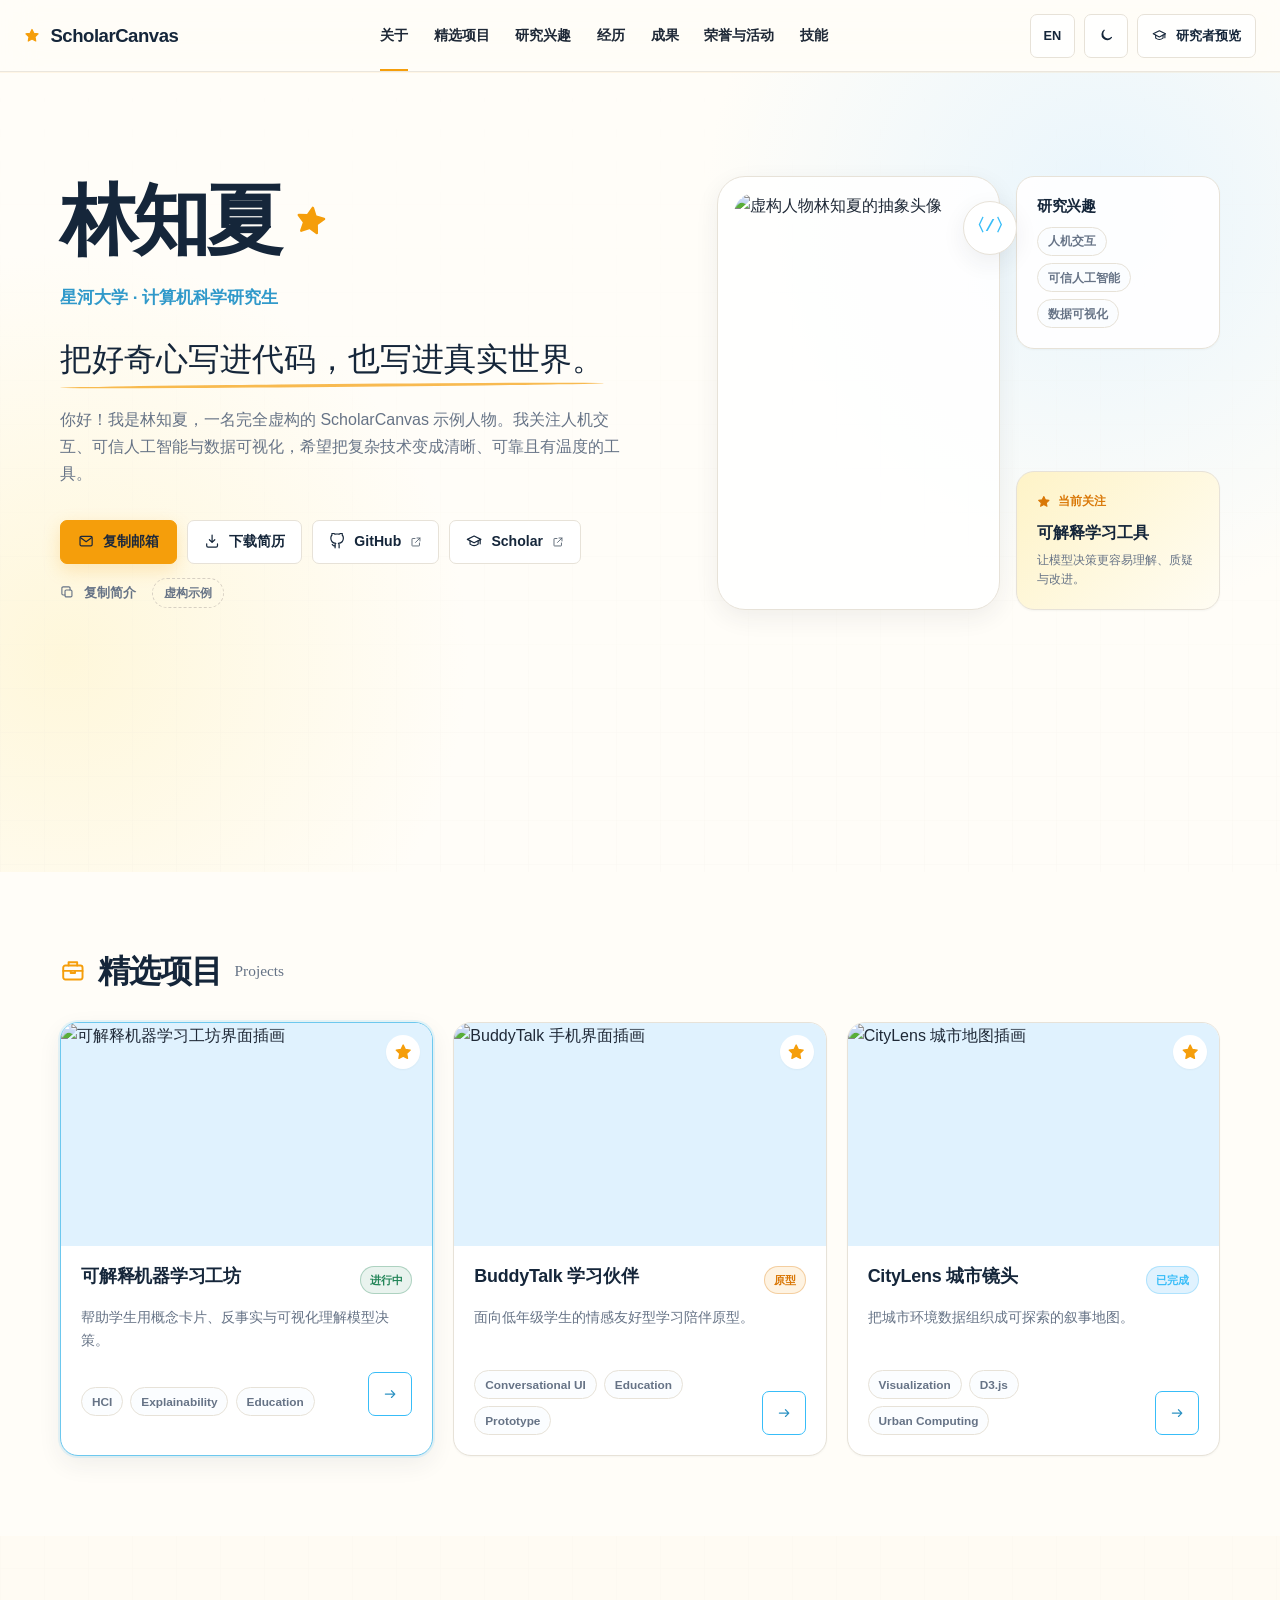
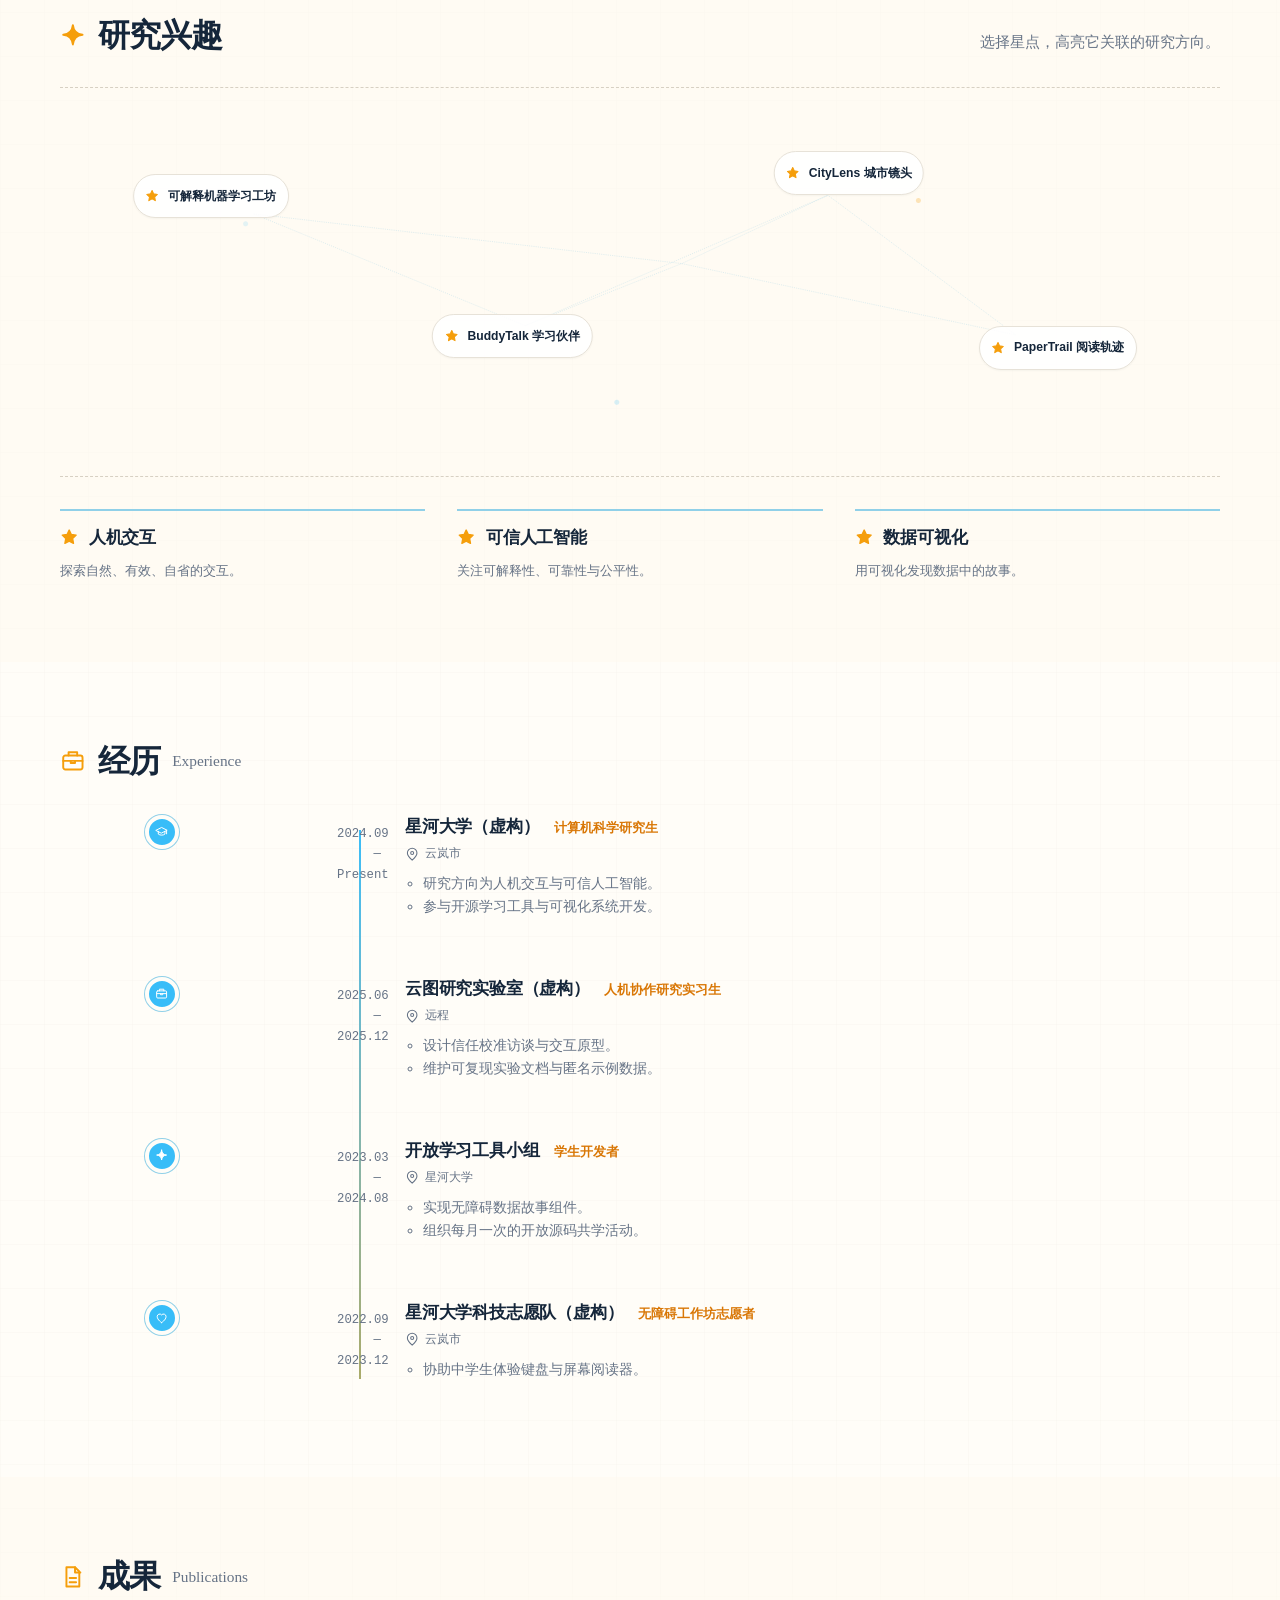
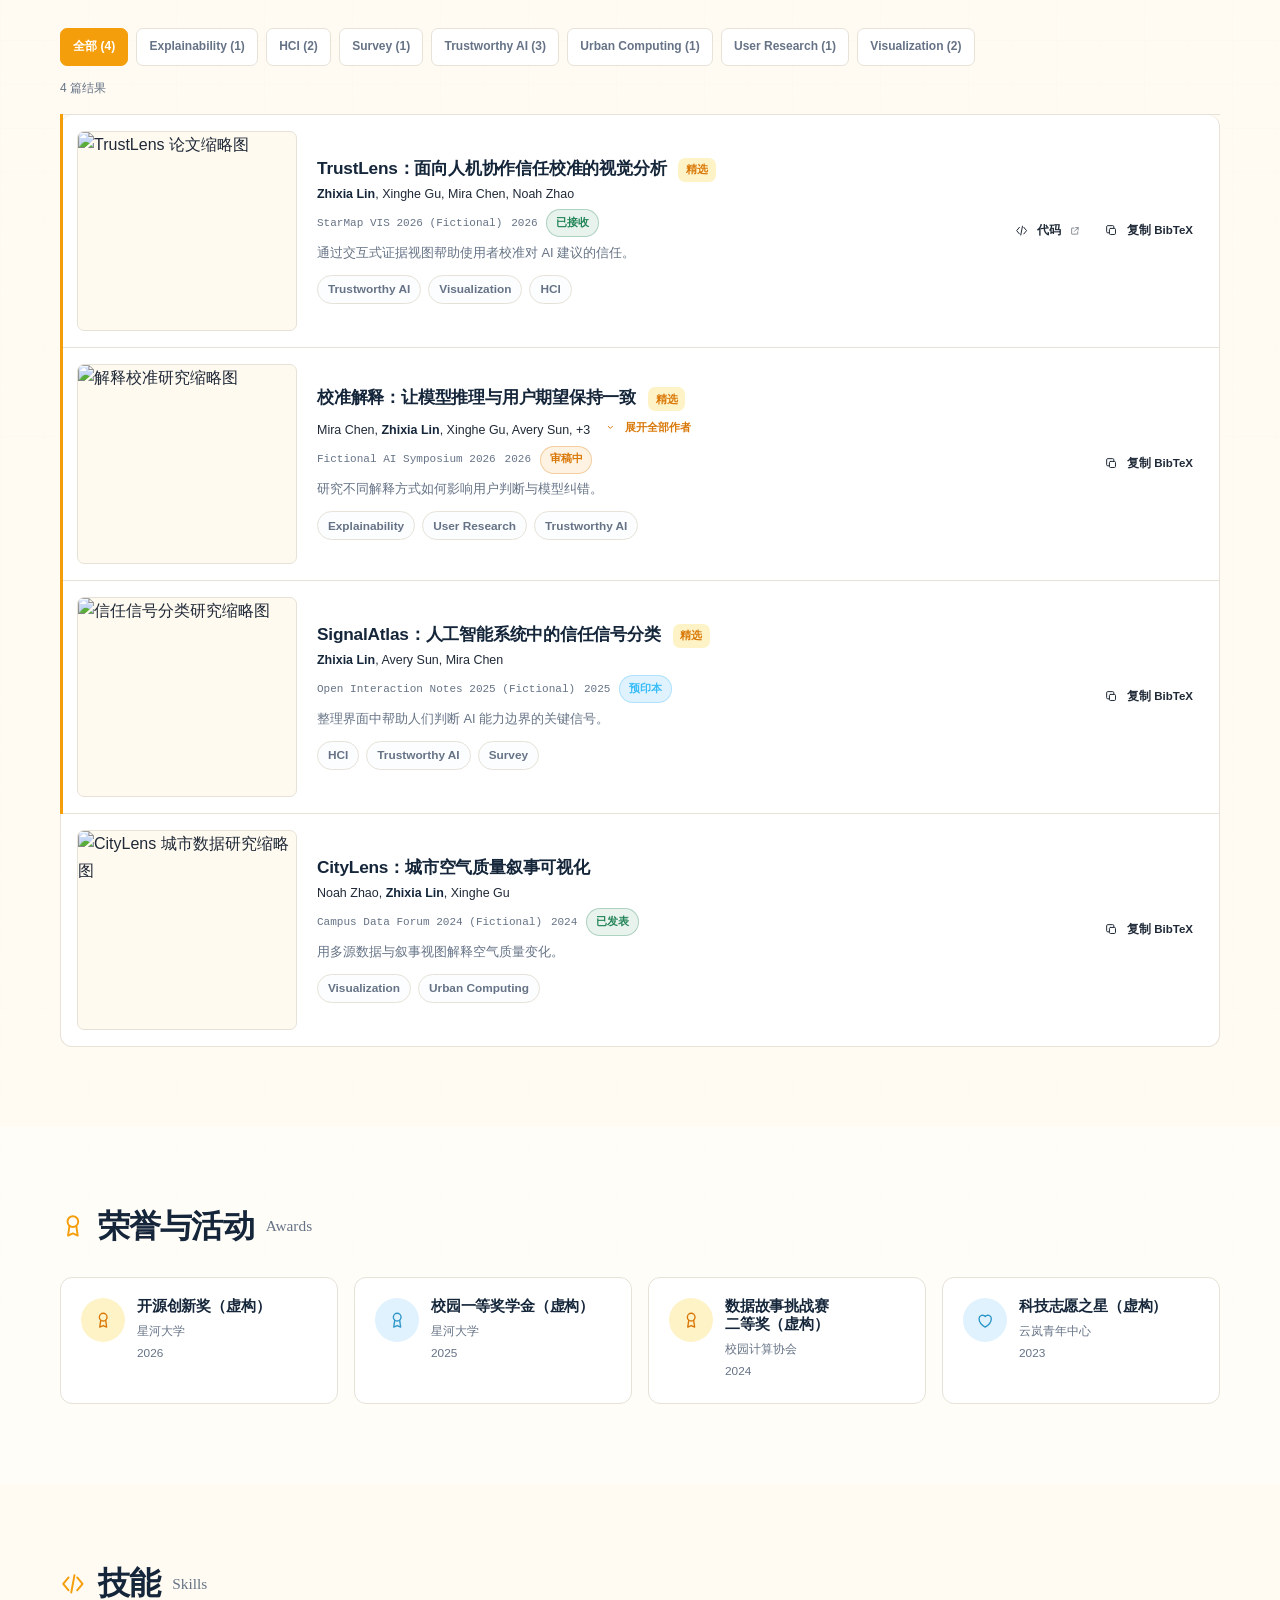
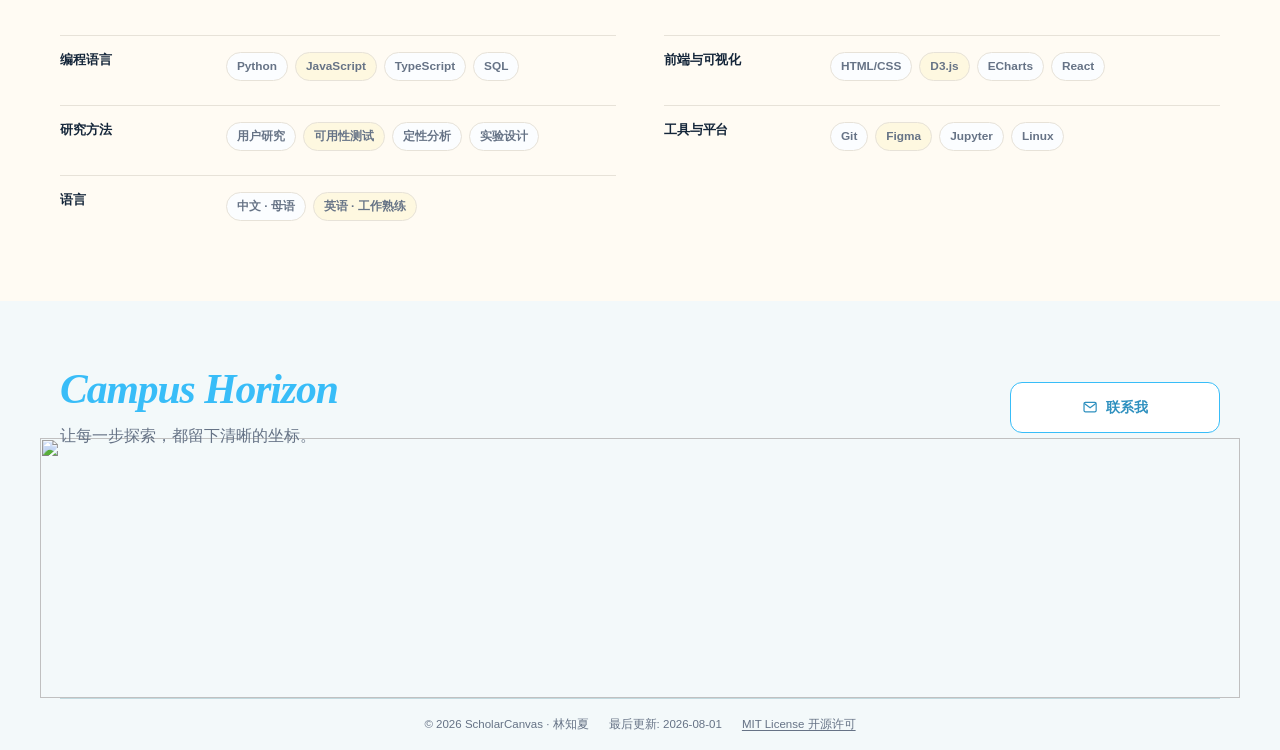
==== setup/preview/index.html @ fa452fa9 "Add visual setup wizard foundation" ====
<!doctype html>
<html lang="zh-CN" data-theme="light">
  <head>
    <meta charset="utf-8">
    <meta name="viewport" content="width=device-width, initial-scale=1, viewport-fit=cover">
    <meta name="color-scheme" content="light dark">
    <meta name="robots" content="noindex, nofollow">
    <title>ScholarCanvas Setup Preview</title>
    <link rel="stylesheet" href="../../styles/tokens.css">
    <link rel="stylesheet" href="../../styles/base.css">
    <link rel="stylesheet" href="../../styles/layout.css">
    <link rel="stylesheet" href="../../styles/components.css">
    <link rel="stylesheet" href="../../styles/student.css">
    <link rel="stylesheet" href="../../styles/researcher.css">
    <link rel="stylesheet" href="../../styles/dark.css">
    <link rel="stylesheet" href="../../styles/responsive.css">
  </head>
  <body>
    <a class="skip-link" href="#main-content">跳到主要内容</a>
    <div id="app" aria-busy="true"></div>
    <div id="toast-region" class="toast-region" role="status" aria-live="polite" aria-atomic="true"></div>
    <div id="modal-root"></div>
    <svg class="icon-sprite" aria-hidden="true" focusable="false">
      <symbol id="icon-star" viewBox="0 0 24 24"><path d="m12 2.7 2.8 5.7 6.3.9-4.6 4.4 1.1 6.3-5.6-3-5.6 3 1.1-6.3-4.6-4.4 6.3-.9z"/></symbol>
      <symbol id="icon-mail" viewBox="0 0 24 24"><rect x="3" y="5" width="18" height="14" rx="2"/><path d="m4 7 8 6 8-6"/></symbol>
      <symbol id="icon-copy" viewBox="0 0 24 24"><rect x="8" y="8" width="11" height="11" rx="2"/><path d="M16 8V5a2 2 0 0 0-2-2H5a2 2 0 0 0-2 2v9a2 2 0 0 0 2 2h3"/></symbol>
      <symbol id="icon-download" viewBox="0 0 24 24"><path d="M12 3v11m0 0 4-4m-4 4-4-4M4 16v3a2 2 0 0 0 2 2h12a2 2 0 0 0 2-2v-3"/></symbol>
      <symbol id="icon-github" viewBox="0 0 24 24"><path d="M15 22v-4c.1-1-.4-2-1.1-2.7 3.6-.4 7.4-1.8 7.4-8A6.2 6.2 0 0 0 19.6 3 5.8 5.8 0 0 0 19.4.2S18.1-.2 15 1.8a15 15 0 0 0-6 0C5.9-.2 4.6.2 4.6.2A5.8 5.8 0 0 0 4.4 3a6.2 6.2 0 0 0-1.7 4.3c0 6.2 3.8 7.6 7.4 8-.7.6-1.1 1.5-1.1 2.5V22"/><path d="M9 19c-3 .9-3-1.5-4.2-2"/></symbol>
      <symbol id="icon-scholar" viewBox="0 0 24 24"><path d="m2 9.5 10-5 10 5-10 5z"/><path d="M6 11.5v5c3.4 2.5 8.6 2.5 12 0v-5M21 10v6"/></symbol>
      <symbol id="icon-orcid" viewBox="0 0 24 24"><circle cx="12" cy="12" r="9"/><path d="M8 10v6m0-8v.1M11 10h2.2a3 3 0 0 1 0 6H11z"/></symbol>
      <symbol id="icon-sun" viewBox="0 0 24 24"><circle cx="12" cy="12" r="4"/><path d="M12 2v2m0 16v2M4.9 4.9l1.4 1.4m11.4 11.4 1.4 1.4M2 12h2m16 0h2M4.9 19.1l1.4-1.4M17.7 6.3l1.4-1.4"/></symbol>
      <symbol id="icon-moon" viewBox="0 0 24 24"><path d="M20.4 15.4A8 8 0 0 1 8.6 3.6 8.5 8.5 0 1 0 20.4 15.4z"/></symbol>
      <symbol id="icon-menu" viewBox="0 0 24 24"><path d="M4 7h16M4 12h16M4 17h16"/></symbol>
      <symbol id="icon-close" viewBox="0 0 24 24"><path d="m5 5 14 14M19 5 5 19"/></symbol>
      <symbol id="icon-arrow" viewBox="0 0 24 24"><path d="M5 12h14m-5-5 5 5-5 5"/></symbol>
      <symbol id="icon-up" viewBox="0 0 24 24"><path d="m6 14 6-6 6 6"/></symbol>
      <symbol id="icon-chevron" viewBox="0 0 24 24"><path d="m8 10 4 4 4-4"/></symbol>
      <symbol id="icon-paper" viewBox="0 0 24 24"><path d="M6 3h8l4 4v14H6z"/><path d="M14 3v5h5M9 13h6m-6 4h6"/></symbol>
      <symbol id="icon-code" viewBox="0 0 24 24"><path d="m8 6-5 6 5 6m8-12 5 6-5 6m-5.5 2 3-16"/></symbol>
      <symbol id="icon-link" viewBox="0 0 24 24"><path d="M10 13a5 5 0 0 0 7.1.1l2-2a5 5 0 0 0-7.1-7.1l-1.1 1.1M14 11a5 5 0 0 0-7.1-.1l-2 2A5 5 0 0 0 12 20l1.1-1.1"/></symbol>
      <symbol id="icon-briefcase" viewBox="0 0 24 24"><rect x="3" y="7" width="18" height="13" rx="2"/><path d="M8 7V4h8v3M3 12h18M10 12v2h4v-2"/></symbol>
      <symbol id="icon-award" viewBox="0 0 24 24"><circle cx="12" cy="8" r="5"/><path d="m8.8 12-1.3 9 4.5-2 4.5 2-1.3-9"/></symbol>
      <symbol id="icon-spark" viewBox="0 0 24 24"><path d="M12 2c.6 5.7 3.3 8.4 9 9-5.7.6-8.4 3.3-9 9-.6-5.7-3.3-8.4-9-9 5.7-.6 8.4-3.3 9-9z"/></symbol>
      <symbol id="icon-location" viewBox="0 0 24 24"><path d="M20 10c0 5-8 12-8 12S4 15 4 10a8 8 0 1 1 16 0z"/><circle cx="12" cy="10" r="2.5"/></symbol>
      <symbol id="icon-teaching" viewBox="0 0 24 24"><path d="M4 5h12a2 2 0 0 1 2 2v12H6a2 2 0 0 1-2-2z"/><path d="M18 7h2v12H8m0-9h6m-6 4h6"/></symbol>
      <symbol id="icon-service" viewBox="0 0 24 24"><path d="M12 21s-8-4.7-8-11a4.5 4.5 0 0 1 8-2.8A4.5 4.5 0 0 1 20 10c0 6.3-8 11-8 11z"/></symbol>
      <symbol id="icon-external" viewBox="0 0 24 24"><path d="M14 4h6v6m0-6-9 9"/><path d="M19 14v5a1 1 0 0 1-1 1H5a1 1 0 0 1-1-1V6a1 1 0 0 1 1-1h5"/></symbol>
    </svg>

    <script defer src="../../data/site.js"></script>
    <script defer src="../../data/profile.js"></script>
    <script defer src="../../data/news.js"></script>
    <script defer src="../../data/publications.js"></script>
    <script defer src="../../data/projects.js"></script>
    <script defer src="../../data/experience.js"></script>
    <script defer src="../../data/awards.js"></script>
    <script defer src="../../data/skills.js"></script>
    <script defer src="../../data/teaching.js"></script>
    <script defer src="../../data/service.js"></script>
    <script defer src="../../setup/schema.js"></script>
    <script defer src="../../setup/validators.js"></script>
    <script defer src="../../src/i18n.js"></script>
    <script defer src="../../src/theme.js"></script>
    <script defer src="../../src/accessibility.js"></script>
    <script defer src="../../src/interactions.js"></script>
    <script defer src="../../src/renderer.js"></script>
    <script defer src="../../src/components/hero.js"></script>
    <script defer src="../../src/components/news.js"></script>
    <script defer src="../../src/components/publications.js"></script>
    <script defer src="../../src/components/projects.js"></script>
    <script defer src="../../src/components/experience.js"></script>
    <script defer src="../../src/components/awards.js"></script>
    <script defer src="../../src/components/skills.js"></script>
    <script defer src="../../src/components/teaching.js"></script>
    <script defer src="../../src/components/service.js"></script>
    <script defer src="../../src/components/footer.js"></script>
    <script defer src="bootstrap.js"></script>
    <script defer src="../../src/app.js"></script>
  </body>
</html>
---- styles/tokens.css ----
:root {
  --font-sans: Inter, ui-sans-serif, -apple-system, BlinkMacSystemFont, "Segoe UI", "PingFang SC", "Hiragino Sans GB", "Microsoft YaHei", sans-serif;
  --font-serif: Iowan Old Style, "Palatino Linotype", "Songti SC", "STSong", Georgia, serif;
  --font-mono: "SFMono-Regular", Consolas, "Liberation Mono", monospace;

  --student-accent: #f59e0b;
  --accent: var(--student-accent);
  --accent-strong: #d97706;
  --accent-soft: #fef3c7;
  --secondary: #38bdf8;
  --secondary-soft: #e0f2fe;
  --text: #1f2937;
  --heading: #15263a;
  --muted: #667386;
  --subtle: #8a95a4;
  --surface: #ffffff;
  --surface-raised: #ffffff;
  --background: #fffdf8;
  --background-band: #fffaf0;
  --border: #e7e2d8;
  --border-strong: #d7d0c3;
  --focus: #1677d2;
  --success: #238558;
  --danger: #b54747;
  --night: #092947;
  --overlay: rgba(15, 23, 42, 0.62);

  --shadow-xs: 0 1px 2px rgba(28, 39, 52, 0.04);
  --shadow-sm: 0 8px 24px rgba(36, 47, 58, 0.07);
  --shadow-md: 0 22px 64px rgba(36, 47, 58, 0.14);
  --radius-xs: 7px;
  --radius-sm: 12px;
  --radius-md: 18px;
  --radius-lg: 28px;
  --radius-pill: 999px;

  --space-1: 0.25rem;
  --space-2: 0.5rem;
  --space-3: 0.75rem;
  --space-4: 1rem;
  --space-5: 1.25rem;
  --space-6: 1.5rem;
  --space-8: 2rem;
  --space-10: 2.5rem;
  --space-12: 3rem;
  --space-16: 4rem;
  --space-20: 5rem;
  --space-24: 6rem;

  --container: 1160px;
  --header-height: 72px;
  --transition-fast: 160ms ease;
  --transition: 260ms cubic-bezier(0.22, 1, 0.36, 1);
}

:root[data-mode="researcher"] {
  --accent: #9a6a22;
  --accent-strong: #7e5218;
  --accent-soft: #f5eedf;
  --secondary: #334155;
  --secondary-soft: #edf0f3;
  --text: #111827;
  --heading: #0f172a;
  --muted: #64748b;
  --subtle: #84909f;
  --background: #fafaf9;
  --background-band: #f7f6f3;
  --border: #dfddd7;
  --border-strong: #c8c4bb;
  --shadow-sm: 0 6px 18px rgba(31, 41, 55, 0.035);
  --shadow-md: 0 18px 48px rgba(31, 41, 55, 0.11);
  --radius-xs: 4px;
  --radius-sm: 7px;
  --radius-md: 10px;
  --radius-lg: 16px;
}
---- styles/base.css ----
*,
*::before,
*::after {
  box-sizing: border-box;
}

html {
  scroll-behavior: smooth;
  scroll-padding-top: calc(var(--header-height) + 24px);
  background: var(--background);
}

body {
  min-width: 320px;
  margin: 0;
  overflow-x: hidden;
  background: var(--background);
  color: var(--text);
  font-family: var(--font-sans);
  font-size: 16px;
  line-height: 1.68;
  text-rendering: optimizeLegibility;
  -webkit-font-smoothing: antialiased;
}

body.modal-open {
  overflow: hidden;
}

button,
input,
select,
textarea {
  color: inherit;
  font: inherit;
}

button,
a {
  -webkit-tap-highlight-color: transparent;
}

button {
  border: 0;
}

a {
  color: var(--accent-strong);
  text-underline-offset: 0.18em;
}

a:hover {
  color: var(--accent);
}

img,
svg {
  display: block;
  max-width: 100%;
}

h1,
h2,
h3,
p,
dl,
dd,
ol,
ul {
  margin-top: 0;
}

h1,
h2,
h3 {
  color: var(--heading);
  line-height: 1.2;
  text-wrap: balance;
}

h1 {
  font-size: clamp(2.6rem, 6vw, 4.8rem);
  letter-spacing: -0.055em;
}

h2 {
  font-size: clamp(1.55rem, 3vw, 2rem);
  letter-spacing: -0.025em;
}

h3 {
  font-size: 1.08rem;
  letter-spacing: -0.012em;
}

::selection {
  background: var(--accent-soft);
  color: var(--heading);
}

:focus-visible {
  outline: 3px solid var(--focus);
  outline-offset: 3px;
}

.icon-sprite {
  position: absolute;
  width: 0;
  height: 0;
  overflow: hidden;
}

.icon {
  width: 1.15em;
  height: 1.15em;
  flex: 0 0 auto;
  fill: none;
  stroke: currentColor;
  stroke-width: 1.8;
  stroke-linecap: round;
  stroke-linejoin: round;
}

.icon use[href="#icon-star"],
.icon use[href="#icon-spark"] {
  fill: currentColor;
  stroke: currentColor;
}

.skip-link {
  position: fixed;
  z-index: 9999;
  top: 10px;
  left: 12px;
  padding: 10px 16px;
  transform: translateY(-150%);
  border-radius: var(--radius-xs);
  background: var(--heading);
  color: var(--surface);
  font-weight: 700;
  text-decoration: none;
  transition: transform var(--transition-fast);
}

.skip-link:focus {
  transform: translateY(0);
}

.no-script {
  max-width: 720px;
  margin: 7rem auto;
  padding: 2rem;
  border: 1px solid var(--border);
  border-radius: var(--radius-md);
  background: var(--surface);
}

.visually-hidden {
  position: absolute !important;
  width: 1px !important;
  height: 1px !important;
  padding: 0 !important;
  margin: -1px !important;
  overflow: hidden !important;
  clip: rect(0, 0, 0, 0) !important;
  white-space: nowrap !important;
  border: 0 !important;
}

.reveal {
  opacity: 0;
  transform: translateY(16px);
  transition: opacity 420ms ease, transform 420ms ease;
}

.reveal.is-visible {
  opacity: 1;
  transform: none;
}

@media (prefers-reduced-motion: reduce) {
  *,
  *::before,
  *::after {
    scroll-behavior: auto !important;
    animation-duration: 0.01ms !important;
    animation-iteration-count: 1 !important;
    transition-duration: 0.01ms !important;
  }

  .reveal {
    opacity: 1;
    transform: none;
  }
}
---- styles/layout.css ----
.container {
  width: min(calc(100% - 48px), var(--container));
  margin-inline: auto;
}

.site-header {
  position: sticky;
  z-index: 100;
  top: 0;
  height: var(--header-height);
  border-bottom: 1px solid color-mix(in srgb, var(--border) 84%, transparent);
  background: color-mix(in srgb, var(--background) 90%, transparent);
  backdrop-filter: blur(18px) saturate(150%);
}

.header-inner {
  display: grid;
  grid-template-columns: auto 1fr auto;
  align-items: center;
  width: min(calc(100% - 48px), 1260px);
  height: 100%;
  margin-inline: auto;
  gap: var(--space-8);
}

.brand {
  display: inline-flex;
  align-items: center;
  gap: 0.65rem;
  color: var(--heading);
  font-size: 1.16rem;
  font-weight: 780;
  letter-spacing: -0.025em;
  text-decoration: none;
}

.brand:hover {
  color: var(--heading);
}

.brand-mark {
  width: 1rem;
  color: var(--accent);
}

.primary-nav {
  display: flex;
  align-items: stretch;
  justify-content: center;
  height: 100%;
  gap: clamp(0.7rem, 2vw, 1.8rem);
}

.primary-nav a {
  position: relative;
  display: inline-flex;
  align-items: center;
  min-height: 44px;
  color: var(--text);
  font-size: 0.9rem;
  font-weight: 620;
  text-decoration: none;
}

.primary-nav a::after {
  position: absolute;
  right: 0;
  bottom: 0;
  left: 0;
  height: 2px;
  transform: scaleX(0);
  background: var(--accent);
  content: "";
  transition: transform var(--transition-fast);
}

.primary-nav a:hover::after,
.primary-nav a.is-active::after {
  transform: scaleX(1);
}

.header-controls {
  display: flex;
  align-items: center;
  justify-content: flex-end;
  gap: 0.55rem;
}

.site-main {
  position: relative;
}

.page-section {
  position: relative;
  padding-block: var(--space-20);
}

.page-section:nth-of-type(2n + 1):not(.hero) {
  background: color-mix(in srgb, var(--background-band) 58%, transparent);
}

.section-heading {
  display: flex;
  align-items: end;
  justify-content: space-between;
  min-width: 0;
  margin-bottom: var(--space-8);
  gap: var(--space-6);
}

.section-title-row {
  display: flex;
  align-items: center;
  min-width: 0;
  gap: 0.75rem;
}

.section-title-row h2 {
  margin-bottom: 0;
}

.section-icon {
  color: var(--accent);
  font-size: 1.4rem;
}

.section-title-english {
  color: var(--muted);
  font-family: var(--font-serif);
  font-size: 0.96rem;
}

.section-description {
  max-width: 560px;
  margin: 0;
  color: var(--muted);
  font-size: 0.93rem;
}

.orbit-nav {
  position: fixed;
  z-index: 80;
  top: 50%;
  right: max(14px, calc((100vw - 1390px) / 2));
  transform: translateY(-50%);
  transition: opacity var(--transition), transform var(--transition);
}

.orbit-nav.is-hidden {
  pointer-events: none;
  opacity: 0;
  transform: translate(18px, -50%);
}

.orbit-nav ol {
  position: relative;
  display: grid;
  margin: 0;
  padding: 12px 0;
  list-style: none;
  gap: 14px;
}

.orbit-nav ol::before {
  position: absolute;
  top: 18px;
  bottom: 18px;
  left: 7px;
  width: 1px;
  background: var(--border-strong);
  content: "";
}

.orbit-nav a {
  position: relative;
  display: flex;
  align-items: center;
  min-width: 44px;
  min-height: 28px;
  color: var(--muted);
  text-decoration: none;
  gap: 8px;
}

.orbit-dot {
  z-index: 1;
  width: 15px;
  height: 15px;
  border: 2px solid var(--border-strong);
  border-radius: 50%;
  background: var(--background);
  transition: border-color var(--transition-fast), background var(--transition-fast), transform var(--transition-fast);
}

.orbit-label {
  position: absolute;
  right: 27px;
  width: max-content;
  padding: 3px 8px;
  transform: translateX(8px);
  border: 1px solid var(--border);
  border-radius: var(--radius-xs);
  background: var(--surface);
  box-shadow: var(--shadow-xs);
  font-size: 0.74rem;
  opacity: 0;
  pointer-events: none;
  transition: opacity var(--transition-fast), transform var(--transition-fast);
}

.orbit-nav a:hover .orbit-label,
.orbit-nav a:focus-visible .orbit-label {
  transform: translateX(0);
  opacity: 1;
}

.orbit-nav a.is-active .orbit-dot {
  border-color: var(--accent);
  background: var(--accent);
  box-shadow: 0 0 0 4px var(--accent-soft);
  transform: scale(0.78);
}

.back-to-top {
  position: fixed;
  z-index: 75;
  right: 26px;
  bottom: 26px;
  display: inline-flex;
  align-items: center;
  justify-content: center;
  width: 50px;
  height: 50px;
  padding: 0;
  transform: translateY(20px);
  border: 1px solid var(--border);
  border-radius: 50%;
  background: var(--surface);
  box-shadow: var(--shadow-sm);
  color: var(--heading);
  opacity: 0;
  pointer-events: none;
  transition: opacity var(--transition), transform var(--transition), border-color var(--transition-fast);
}

.back-to-top span {
  position: absolute;
  width: 1px;
  height: 1px;
  overflow: hidden;
  clip: rect(0, 0, 0, 0);
}

.back-to-top.is-visible {
  transform: none;
  opacity: 1;
  pointer-events: auto;
}

.back-to-top:hover {
  border-color: var(--accent);
}

.mobile-menu-button {
  display: none !important;
}

.mobile-nav-mode {
  display: none !important;
}
---- styles/components.css ----
.button,
.control-button,
.text-button,
.publication-link,
.filter-button,
.expand-button,
.project-detail-button,
.author-toggle,
.constellation-node,
.constellation-list-button,
.footer-contact-button,
.footer-link,
.academic-inline-link {
  appearance: none;
  display: inline-flex;
  align-items: center;
  justify-content: center;
  min-height: 44px;
  border-radius: var(--radius-xs);
  font-size: 0.88rem;
  font-weight: 680;
  line-height: 1.2;
  text-decoration: none;
  cursor: pointer;
  transition: transform var(--transition-fast), border-color var(--transition-fast), background var(--transition-fast), color var(--transition-fast), box-shadow var(--transition-fast);
  gap: 0.55rem;
}

.button:hover,
.control-button:hover,
.filter-button:hover,
.project-detail-button:hover,
.publication-link:hover,
.footer-contact-button:hover {
  transform: translateY(-1px);
}

.button-primary {
  padding: 0.72rem 1.05rem;
  border: 1px solid var(--accent);
  background: var(--accent);
  box-shadow: 0 6px 18px color-mix(in srgb, var(--accent) 22%, transparent);
  color: #1e293b;
}

.button-primary:hover {
  border-color: var(--accent-strong);
  background: var(--accent-strong);
  color: #fff;
}

.button-secondary {
  padding: 0.72rem 1rem;
  border: 1px solid var(--border);
  background: var(--surface);
  color: var(--heading);
}

.button-secondary:hover {
  border-color: var(--accent);
  color: var(--accent-strong);
}

.control-button {
  min-width: 44px;
  padding: 0.62rem 0.8rem;
  border: 1px solid var(--border);
  background: color-mix(in srgb, var(--surface) 84%, transparent);
  color: var(--heading);
  font-size: 0.8rem;
}

.icon-button {
  width: 44px;
  padding: 0;
}

.icon-button > span:empty {
  display: none;
}

.mode-button {
  padding-inline: 0.9rem;
}

.external-mark {
  width: 0.85em;
  height: 0.85em;
  opacity: 0.72;
}

.text-button {
  min-height: 36px;
  padding: 0.3rem 0;
  background: transparent;
  color: var(--muted);
  font-size: 0.82rem;
}

.text-button:hover {
  color: var(--accent-strong);
}

.tag-list,
.interest-tags,
.skill-tags {
  display: flex;
  flex-wrap: wrap;
  margin: 0;
  padding: 0;
  list-style: none;
  gap: 0.45rem;
}

.tag-list li,
.interest-tags li,
.skill-tags li {
  display: inline-flex;
  align-items: center;
  min-height: 29px;
  padding: 0.28rem 0.62rem;
  border: 1px solid var(--border);
  border-radius: var(--radius-pill);
  background: color-mix(in srgb, var(--surface) 88%, var(--secondary-soft));
  color: var(--muted);
  font-size: 0.74rem;
  font-weight: 620;
  line-height: 1.2;
}

.status {
  display: inline-flex;
  align-items: center;
  width: max-content;
  min-height: 28px;
  padding: 0.2rem 0.55rem;
  border: 1px solid color-mix(in srgb, currentColor 30%, transparent);
  border-radius: var(--radius-pill);
  background: var(--surface);
  color: var(--muted);
  font-size: 0.7rem;
  font-weight: 720;
  line-height: 1;
  white-space: nowrap;
}

.status-active,
.status-accepted,
.status-published {
  background: color-mix(in srgb, var(--success) 10%, var(--surface));
  color: var(--success);
}

.status-under-review,
.status-prototype {
  background: color-mix(in srgb, var(--accent) 12%, var(--surface));
  color: var(--accent-strong);
}

.status-preprint,
.status-completed,
.status-work-in-progress {
  background: var(--secondary-soft);
  color: var(--secondary);
}

.hero {
  overflow: hidden;
}

.hero-student {
  min-height: min(800px, calc(100vh - var(--header-height)));
  padding-block: clamp(4rem, 8vw, 7rem);
  background:
    radial-gradient(circle at 86% 18%, color-mix(in srgb, var(--secondary-soft) 72%, transparent) 0, transparent 31%),
    radial-gradient(circle at 5% 73%, color-mix(in srgb, var(--accent-soft) 60%, transparent) 0, transparent 30%),
    var(--background);
}

.hero-student::before {
  position: absolute;
  inset: 0;
  background-image: linear-gradient(color-mix(in srgb, var(--border) 38%, transparent) 1px, transparent 1px), linear-gradient(90deg, color-mix(in srgb, var(--border) 38%, transparent) 1px, transparent 1px);
  background-size: 44px 44px;
  content: "";
  mask-image: linear-gradient(to bottom, transparent, #000 20%, #000 58%, transparent 90%);
  opacity: 0.34;
  pointer-events: none;
}

.hero-grid {
  position: relative;
  z-index: 1;
  display: grid;
  grid-template-columns: minmax(0, 1.06fr) minmax(380px, 0.94fr);
  align-items: center;
  gap: clamp(3rem, 7vw, 7rem);
}

.hero-copy {
  max-width: 680px;
}

.hero-title-line,
.researcher-name-line {
  display: flex;
  align-items: center;
  gap: 1rem;
}

.hero-title-line h1,
.researcher-name-line h1 {
  margin-bottom: 0;
}

.hero-star {
  width: 2.1rem;
  height: 2.1rem;
  color: var(--accent);
  transform: rotate(9deg);
}

.hero-identity {
  margin: var(--space-4) 0 var(--space-6);
  color: color-mix(in srgb, var(--secondary) 76%, var(--heading));
  font-size: 1.08rem;
  font-weight: 680;
}

.hero-tagline {
  position: relative;
  width: fit-content;
  max-width: 100%;
  margin-bottom: var(--space-6);
  color: var(--heading);
  font-family: var(--font-serif);
  font-size: clamp(1.5rem, 2.5vw, 2.05rem);
  line-height: 1.48;
}

.hero-tagline::after {
  position: absolute;
  right: 0;
  bottom: -4px;
  left: 0;
  height: 3px;
  transform: rotate(-0.5deg);
  border-radius: 50%;
  background: color-mix(in srgb, var(--accent) 70%, transparent);
  content: "";
}

.hero-bio {
  max-width: 640px;
  margin-bottom: var(--space-8);
  color: var(--muted);
  font-size: 1rem;
}

.hero-actions {
  display: flex;
  flex-wrap: wrap;
  gap: 0.65rem;
}

.hero-utilities {
  display: flex;
  align-items: center;
  margin-top: 0.7rem;
  gap: 1rem;
}

.fictional-note {
  display: inline-flex;
  align-items: center;
  min-height: 30px;
  padding: 0.25rem 0.68rem;
  border: 1px dashed var(--border-strong);
  border-radius: var(--radius-pill);
  color: var(--muted);
  font-size: 0.73rem;
  font-weight: 650;
}

.hero-visual {
  position: relative;
  display: grid;
  grid-template-columns: minmax(0, 1fr) 0.72fr;
  align-items: start;
  gap: var(--space-4);
}

.avatar-frame {
  position: relative;
  grid-row: span 2;
  padding: var(--space-4);
  border: 1px solid var(--border);
  border-radius: var(--radius-lg);
  background: color-mix(in srgb, var(--surface) 90%, transparent);
  box-shadow: var(--shadow-sm);
}

.profile-avatar {
  width: 100%;
  aspect-ratio: 1;
  border-radius: calc(var(--radius-lg) - 7px);
  object-fit: cover;
}

.avatar-code-mark {
  position: absolute;
  right: -18px;
  top: 24px;
  display: grid;
  width: 54px;
  height: 54px;
  place-items: center;
  border: 1px solid var(--border);
  border-radius: 50%;
  background: var(--surface);
  box-shadow: var(--shadow-sm);
  color: var(--secondary);
  font-family: var(--font-mono);
  font-size: 1.05rem;
  font-weight: 700;
}

.hero-interest-panel,
.focus-card {
  padding: var(--space-5);
  border: 1px solid var(--border);
  border-radius: var(--radius-md);
  background: color-mix(in srgb, var(--surface) 92%, transparent);
  box-shadow: var(--shadow-xs);
}

.hero-interest-panel h2 {
  margin-bottom: var(--space-3);
  font-size: 0.96rem;
}

.focus-card {
  align-self: end;
  background: linear-gradient(135deg, var(--accent-soft), color-mix(in srgb, var(--surface) 78%, var(--accent-soft)));
}

.focus-card-title {
  display: flex;
  align-items: center;
  margin-bottom: var(--space-2);
  color: var(--accent-strong);
  font-size: 0.74rem;
  font-weight: 760;
  gap: 0.45rem;
}

.focus-card strong {
  display: block;
  color: var(--heading);
  font-size: 1.03rem;
}

.focus-card p {
  margin: 0.25rem 0 0;
  color: var(--muted);
  font-size: 0.78rem;
  line-height: 1.5;
}

.hero-researcher {
  padding-block: clamp(3rem, 5vw, 5rem);
  border-bottom: 1px solid var(--border);
  background: var(--background);
}

.researcher-hero-grid {
  display: grid;
  grid-template-columns: minmax(0, 1.5fr) minmax(270px, 0.88fr) 180px;
  align-items: start;
  gap: clamp(2rem, 4vw, 4rem);
}

.researcher-summary {
  display: grid;
  grid-template-columns: 154px minmax(0, 1fr);
  align-items: start;
  gap: var(--space-6);
}

.profile-avatar-compact {
  width: 154px;
  height: 154px;
  border: 1px solid var(--border);
  border-radius: 50%;
  background: var(--surface);
}

.researcher-name-line {
  flex-wrap: wrap;
  gap: 0.7rem;
}

.researcher-name-line h1 {
  font-family: var(--font-serif);
  font-size: clamp(2rem, 4vw, 3.3rem);
  letter-spacing: -0.035em;
}

.researcher-bio {
  margin-bottom: var(--space-4);
  color: var(--text);
  font-size: 0.93rem;
  line-height: 1.72;
}

.interest-tags-compact li {
  min-height: 26px;
  border-radius: 3px;
  background: var(--background-band);
  font-size: 0.69rem;
}

.researcher-details {
  display: grid;
  margin: 0;
  gap: 0.72rem;
}

.bio-detail {
  display: grid;
  grid-template-columns: 18px 72px minmax(0, 1fr);
  align-items: start;
  gap: 0.5rem;
}

.bio-detail .icon {
  margin-top: 0.25rem;
  color: var(--muted);
}

.bio-detail dt {
  color: var(--muted);
  font-size: 0.73rem;
  font-weight: 700;
}

.bio-detail dd {
  margin: 0;
  color: var(--text);
  font-size: 0.78rem;
}

.researcher-quick-links {
  display: grid;
  overflow: hidden;
  border: 1px solid var(--accent);
  border-radius: var(--radius-sm);
  background: var(--surface);
}

.researcher-quick-links .button {
  justify-content: flex-start;
  min-height: 48px;
  border: 0;
  border-bottom: 1px solid var(--border);
  border-radius: 0;
  box-shadow: none;
}

.researcher-quick-links .button:last-child {
  border-bottom: 0;
}

.project-card-rail {
  display: grid;
  grid-template-columns: repeat(3, minmax(0, 1fr));
  gap: var(--space-5);
}

.project-card {
  overflow: hidden;
  border: 1px solid var(--border);
  border-radius: var(--radius-md);
  background: var(--surface);
  box-shadow: var(--shadow-xs);
  transition: transform var(--transition), border-color var(--transition), box-shadow var(--transition);
}

.project-card:hover {
  transform: translateY(-5px);
  border-color: color-mix(in srgb, var(--secondary) 58%, var(--border));
  box-shadow: var(--shadow-sm);
}

.project-media {
  position: relative;
  overflow: hidden;
  aspect-ratio: 5 / 3;
  background: var(--secondary-soft);
}

.project-image {
  width: 100%;
  height: 100%;
  object-fit: cover;
  transition: filter var(--transition), transform var(--transition);
}

.project-card:hover .project-image,
.project-card:focus-within .project-image {
  filter: contrast(1.06) saturate(1.05);
  transform: scale(1.025);
}

.project-featured-mark {
  position: absolute;
  top: 12px;
  right: 12px;
  display: grid;
  width: 34px;
  height: 34px;
  place-items: center;
  border-radius: 50%;
  background: var(--surface);
  box-shadow: var(--shadow-xs);
  color: var(--accent);
}

.project-card-content {
  padding: var(--space-5);
}

.project-card-heading {
  display: flex;
  align-items: flex-start;
  justify-content: space-between;
  margin-bottom: var(--space-3);
  gap: var(--space-3);
}

.project-card-heading h3 {
  margin-bottom: 0;
  font-size: 1.12rem;
}

.project-card-content > p {
  min-height: 3.2em;
  margin-bottom: var(--space-5);
  color: var(--muted);
  font-size: 0.86rem;
}

.project-card-footer {
  display: flex;
  align-items: end;
  justify-content: space-between;
  gap: var(--space-3);
}

.project-detail-button {
  width: 44px;
  min-width: 44px;
  padding: 0;
  border: 1px solid var(--secondary);
  background: var(--surface);
  color: color-mix(in srgb, var(--secondary) 72%, var(--heading));
}

.project-detail-button span {
  position: absolute;
  width: 1px;
  height: 1px;
  overflow: hidden;
  clip: rect(0, 0, 0, 0);
}

.interests-section {
  overflow: hidden;
}

.constellation-field {
  --parallax-x: 0px;
  --parallax-y: 0px;
  position: relative;
  min-height: 390px;
  overflow: hidden;
  border-block: 1px dashed var(--border-strong);
  background:
    radial-gradient(circle at 16% 35%, color-mix(in srgb, var(--secondary) 14%, transparent) 0 2px, transparent 3px),
    radial-gradient(circle at 74% 29%, color-mix(in srgb, var(--accent) 26%, transparent) 0 2px, transparent 3px),
    radial-gradient(circle at 48% 81%, color-mix(in srgb, var(--secondary) 20%, transparent) 0 2px, transparent 3px);
}

.constellation-lines {
  position: absolute;
  inset: 10% 5%;
  width: 90%;
  height: 80%;
  overflow: visible;
  pointer-events: none;
}

.constellation-lines path {
  fill: none;
  stroke: color-mix(in srgb, var(--secondary) 38%, var(--border));
  stroke-width: 0.35;
  stroke-dasharray: 1.1 1.1;
  vector-effect: non-scaling-stroke;
}

.constellation-node {
  position: absolute;
  top: var(--node-y);
  left: var(--node-x);
  min-height: 44px;
  padding: 0.45rem 0.72rem;
  transform: translate(calc(-50% + var(--parallax-x)), calc(-50% + var(--parallax-y)));
  border: 1px solid var(--border);
  border-radius: var(--radius-pill);
  background: color-mix(in srgb, var(--surface) 90%, transparent);
  box-shadow: var(--shadow-xs);
  color: var(--heading);
  font-size: 0.76rem;
  animation: constellation-float 7s ease-in-out var(--float-delay) infinite alternate;
}

.constellation-node .icon {
  color: var(--accent);
}

.constellation-node.is-muted {
  opacity: 0.26;
}

.constellation-node.is-active {
  border-color: var(--accent);
  background: var(--accent-soft);
  box-shadow: 0 0 0 5px color-mix(in srgb, var(--accent) 12%, transparent);
}

body[data-page-visible="false"] .constellation-node {
  animation-play-state: paused;
}

@keyframes constellation-float {
  from { margin-top: -4px; }
  to { margin-top: 5px; }
}

.interest-detail-list {
  display: grid;
  grid-template-columns: repeat(3, minmax(0, 1fr));
  margin-top: var(--space-8);
  gap: var(--space-8);
}

.interest-detail {
  padding-top: var(--space-4);
  border-top: 2px solid color-mix(in srgb, var(--secondary) 50%, var(--border));
}

.interest-name {
  display: flex;
  align-items: center;
  margin-bottom: var(--space-3);
  gap: 0.65rem;
}

.interest-name .icon {
  color: var(--accent);
}

.interest-name h3,
.interest-detail p {
  margin-bottom: 0;
}

.interest-detail p {
  color: var(--muted);
  font-size: 0.84rem;
}

.constellation-fallback {
  padding: var(--space-6);
  border: 1px dashed var(--border-strong);
  border-radius: var(--radius-md);
}

.constellation-fallback > p {
  color: var(--muted);
}

.constellation-fallback-grid {
  display: grid;
  grid-template-columns: repeat(3, minmax(0, 1fr));
  margin: 0;
  padding: 0;
  list-style: none;
  gap: var(--space-3);
}

.constellation-list-button {
  width: 100%;
  justify-content: flex-start;
  padding: 0.6rem 0.75rem;
  border: 1px solid var(--border);
  background: var(--surface);
  color: var(--text);
}

.experience-timeline {
  position: relative;
  display: grid;
  max-width: 990px;
  margin: 0 auto;
  padding: 0;
  list-style: none;
  gap: var(--space-10);
}

.experience-timeline::before {
  position: absolute;
  top: 18px;
  bottom: 18px;
  left: 214px;
  width: 2px;
  background: linear-gradient(var(--secondary), color-mix(in srgb, var(--accent) 60%, var(--secondary)));
  content: "";
}

.experience-item {
  position: relative;
  display: grid;
  grid-template-columns: 180px 44px minmax(0, 1fr);
  align-items: start;
  gap: var(--space-3);
}

.experience-period {
  padding-top: 0.7rem;
  color: var(--muted);
  font-family: var(--font-mono);
  font-size: 0.77rem;
  text-align: right;
}

.experience-marker {
  position: relative;
  z-index: 1;
  display: grid;
  width: 34px;
  height: 34px;
  margin-top: 0.15rem;
  place-items: center;
  border: 4px solid var(--background);
  border-radius: 50%;
  background: var(--secondary);
  box-shadow: 0 0 0 1px color-mix(in srgb, var(--secondary) 50%, var(--border));
  color: #fff;
  font-size: 0.72rem;
}

.experience-content {
  padding: 0.2rem 0 var(--space-4) var(--space-3);
}

.experience-heading {
  display: flex;
  flex-wrap: wrap;
  align-items: baseline;
  margin-bottom: 0.25rem;
  gap: 0.5rem 0.9rem;
}

.experience-heading h3 {
  margin-bottom: 0;
}

.experience-heading > span {
  color: var(--accent-strong);
  font-size: 0.84rem;
  font-weight: 680;
}

.experience-location {
  display: flex;
  align-items: center;
  margin-bottom: var(--space-2);
  color: var(--muted);
  font-size: 0.78rem;
  gap: 0.35rem;
}

.experience-highlights {
  margin: 0;
  padding-left: 1.15rem;
  color: var(--muted);
  font-size: 0.86rem;
}

.publication-filters {
  display: flex;
  flex-wrap: wrap;
  margin-bottom: var(--space-3);
  gap: 0.5rem;
}

.filter-button {
  min-height: 38px;
  padding: 0.45rem 0.76rem;
  border: 1px solid var(--border);
  background: var(--surface);
  color: var(--muted);
  font-size: 0.75rem;
}

.filter-button.is-active {
  border-color: var(--accent);
  background: var(--accent);
  color: #fff;
}

.filter-result-count {
  margin-bottom: var(--space-4);
  color: var(--muted);
  font-size: 0.75rem;
}

.publication-list {
  display: grid;
  border-top: 1px solid var(--border);
}

.publication-item {
  display: grid;
  grid-template-columns: 220px minmax(0, 1fr) minmax(190px, auto);
  align-items: center;
  padding: var(--space-4);
  border: 1px solid var(--border);
  border-top: 0;
  background: var(--surface);
  gap: var(--space-5);
  transition: border-color var(--transition-fast), background var(--transition-fast);
}

.publication-item:first-child {
  border-radius: var(--radius-sm) var(--radius-sm) 0 0;
}

.publication-item:last-child {
  border-radius: 0 0 var(--radius-sm) var(--radius-sm);
}

.publication-item:only-child {
  border-radius: var(--radius-sm);
}

.publication-item:hover {
  border-color: color-mix(in srgb, var(--accent) 58%, var(--border));
  background: color-mix(in srgb, var(--surface) 96%, var(--accent-soft));
}

.publication-item.is-selected {
  position: relative;
}

.publication-item.is-selected::before {
  position: absolute;
  top: -1px;
  bottom: -1px;
  left: -1px;
  width: 3px;
  background: var(--accent);
  content: "";
}

.publication-image {
  width: 100%;
  aspect-ratio: 8 / 5;
  border: 1px solid var(--border);
  border-radius: var(--radius-xs);
  background: var(--background-band);
  object-fit: cover;
  transition: filter var(--transition), transform var(--transition);
}

.publication-item:hover .publication-image,
.publication-item:focus-within .publication-image {
  filter: contrast(1.07);
  transform: scale(1.012);
}

.publication-content {
  min-width: 0;
}

.publication-heading-line {
  display: flex;
  align-items: flex-start;
  gap: var(--space-3);
}

.publication-heading-line h3 {
  margin-bottom: 0.35rem;
}

.selected-mark,
.latest-label {
  display: inline-flex;
  align-items: center;
  min-height: 24px;
  padding: 0.18rem 0.48rem;
  border-radius: var(--radius-xs);
  background: var(--accent-soft);
  color: var(--accent-strong);
  font-size: 0.66rem;
  font-weight: 760;
  white-space: nowrap;
}

.publication-authors {
  margin-bottom: 0.25rem;
  color: var(--text);
  font-size: 0.78rem;
}

.publication-authors strong {
  color: var(--heading);
}

.author-toggle {
  min-height: 28px;
  margin-left: 0.5rem;
  padding: 0.1rem 0.35rem;
  background: transparent;
  color: var(--accent-strong);
  font-size: 0.69rem;
}

.publication-meta {
  display: flex;
  flex-wrap: wrap;
  align-items: center;
  margin-bottom: 0.35rem;
  color: var(--muted);
  font-family: var(--font-mono);
  font-size: 0.69rem;
  gap: 0.55rem;
}

.publication-summary {
  margin-bottom: var(--space-3);
  color: var(--muted);
  font-size: 0.8rem;
  line-height: 1.55;
}

.publication-links {
  display: flex;
  flex-wrap: wrap;
  justify-content: flex-end;
  gap: 0.35rem;
}

.publication-link {
  min-height: 38px;
  padding: 0.42rem 0.56rem;
  border: 1px solid transparent;
  border-radius: var(--radius-xs);
  background: transparent;
  color: var(--text);
  font-size: 0.72rem;
}

.publication-link:hover {
  border-color: var(--border);
  background: var(--background-band);
  color: var(--accent-strong);
}

.research-project-list {
  border-top: 1px solid var(--border-strong);
}

.research-project-row {
  display: grid;
  grid-template-columns: minmax(250px, 1.2fr) minmax(190px, 0.8fr) 90px minmax(180px, auto);
  align-items: center;
  padding: var(--space-4) 0;
  border-bottom: 1px solid var(--border);
  gap: var(--space-5);
}

.research-project-main h3,
.research-project-main p {
  margin-bottom: 0;
}

.research-project-main p {
  margin-top: 0.3rem;
  color: var(--muted);
  font-size: 0.78rem;
}

.research-project-links {
  display: flex;
  justify-content: flex-end;
  gap: 0.3rem;
}

.award-wall {
  display: grid;
  grid-template-columns: repeat(4, minmax(0, 1fr));
  gap: var(--space-4);
}

.award-card {
  display: grid;
  grid-template-columns: 44px minmax(0, 1fr);
  padding: var(--space-5);
  border: 1px solid var(--border);
  border-radius: var(--radius-sm);
  background: var(--surface);
  gap: var(--space-3);
}

.award-icon {
  display: grid;
  width: 44px;
  height: 44px;
  place-items: center;
  border-radius: 50%;
  background: var(--accent-soft);
  color: var(--accent-strong);
}

.award-card h3 {
  margin-bottom: 0.4rem;
  font-size: 0.92rem;
}

.award-card p,
.award-card time {
  display: block;
  margin-bottom: 0.12rem;
  color: var(--muted);
  font-size: 0.74rem;
}

.award-list {
  margin: 0;
  padding: 0;
  border-top: 1px solid var(--border-strong);
  list-style: none;
}

.award-list li {
  display: grid;
  grid-template-columns: 24px minmax(240px, 1.4fr) minmax(180px, 0.9fr) 70px;
  align-items: center;
  padding: 0.8rem 0;
  border-bottom: 1px solid var(--border);
  color: var(--muted);
  font-size: 0.8rem;
  gap: var(--space-3);
}

.award-list .icon {
  color: var(--accent);
}

.award-list-title {
  color: var(--heading);
  font-weight: 680;
}

.skills-grid {
  display: grid;
  grid-template-columns: repeat(2, minmax(0, 1fr));
  gap: var(--space-6) var(--space-12);
}

.skill-group {
  display: grid;
  grid-template-columns: 150px minmax(0, 1fr);
  align-items: start;
  padding-top: var(--space-4);
  border-top: 1px solid var(--border);
  gap: var(--space-4);
}

.skill-group h3 {
  margin: 0;
  font-size: 0.84rem;
}

.news-list {
  display: grid;
  max-width: 920px;
  margin: 0;
  padding: 0;
  list-style: none;
}

.news-item {
  position: relative;
  display: grid;
  grid-template-columns: 110px minmax(0, 1fr) auto;
  align-items: start;
  padding: 0.6rem 0;
  border-bottom: 1px solid color-mix(in srgb, var(--border) 70%, transparent);
  gap: var(--space-4);
}

.news-item time {
  color: var(--muted);
  font-family: var(--font-mono);
  font-size: 0.74rem;
}

.news-content {
  display: grid;
  grid-template-columns: 24px minmax(0, 1fr);
  align-items: start;
  gap: 0.55rem;
}

.news-content p,
.news-link {
  margin: 0;
  color: var(--text);
  font-size: 0.83rem;
  font-weight: 500;
  text-decoration: none;
}

.news-type {
  display: grid;
  width: 22px;
  height: 22px;
  place-items: center;
  border-radius: 50%;
  background: var(--secondary-soft);
  color: var(--secondary);
  font-size: 0.68rem;
}

.news-item.is-highlighted .news-content p {
  color: var(--heading);
  font-weight: 700;
}

.expand-button {
  width: min(360px, 100%);
  margin-top: var(--space-4);
  padding: 0.55rem 1rem;
  border: 1px solid var(--border);
  background: var(--surface);
  color: var(--text);
  font-size: 0.76rem;
}

.expand-button[aria-expanded="true"] .icon,
.author-toggle[aria-expanded="true"] .icon {
  transform: rotate(180deg);
}

.academic-table {
  border-top: 1px solid var(--border-strong);
}

.academic-table-head,
.academic-table-row {
  display: grid;
  grid-template-columns: minmax(110px, 0.55fr) minmax(260px, 1.65fr) minmax(140px, 0.8fr);
  align-items: center;
  gap: var(--space-4);
}

.academic-table-head {
  padding: 0.6rem 0;
  border-bottom: 1px solid var(--border);
  color: var(--muted);
  font-size: 0.7rem;
  font-weight: 760;
  text-transform: uppercase;
  letter-spacing: 0.04em;
}

.academic-table-row {
  min-height: 52px;
  padding-block: 0.65rem;
  border-bottom: 1px solid var(--border);
  color: var(--muted);
  font-size: 0.8rem;
}

.academic-table-row strong {
  color: var(--heading);
  font-weight: 650;
}

.academic-inline-link {
  justify-content: flex-start;
  min-height: 36px;
  color: var(--heading);
  font-size: 0.8rem;
}

.site-footer {
  position: relative;
  overflow: hidden;
}

.student-footer {
  padding-top: var(--space-16);
  background: color-mix(in srgb, var(--secondary-soft) 38%, var(--background));
}

.student-footer-content {
  position: relative;
  z-index: 2;
  display: flex;
  align-items: center;
  justify-content: space-between;
  gap: var(--space-6);
}

.footer-message h2 {
  margin-bottom: var(--space-2);
  color: var(--secondary);
  font-family: var(--font-serif);
  font-size: clamp(1.7rem, 4vw, 2.6rem);
  font-style: italic;
}

.footer-message p {
  margin-bottom: 0;
  color: var(--muted);
}

.footer-contact-button {
  min-width: 210px;
  padding: 1rem 1.3rem;
  border: 1px solid var(--secondary);
  border-radius: var(--radius-sm);
  background: var(--surface);
  color: color-mix(in srgb, var(--secondary) 70%, var(--heading));
}

.campus-horizon {
  position: relative;
  z-index: 1;
  width: min(1200px, 100%);
  margin: -12px auto 0;
}

.footer-meta {
  position: relative;
  z-index: 2;
  display: flex;
  flex-wrap: wrap;
  justify-content: center;
  padding-block: var(--space-4);
  border-top: 1px solid color-mix(in srgb, var(--secondary) 22%, var(--border));
  color: var(--muted);
  font-size: 0.72rem;
  gap: 0.5rem 1.25rem;
}

.footer-meta a {
  color: inherit;
}

.researcher-footer {
  min-height: 310px;
  padding-block: var(--space-12);
  background: var(--night);
  color: #d9e6f0;
}

.research-night-art {
  position: absolute;
  inset: 0;
  width: 100%;
  height: 100%;
  object-fit: cover;
  opacity: 0.62;
}

.researcher-footer-grid {
  position: relative;
  z-index: 1;
  display: grid;
  grid-template-columns: 1.3fr 0.9fr 1fr 1.2fr;
  gap: var(--space-10);
}

.researcher-footer h2,
.researcher-footer h3 {
  color: #fff;
  font-family: var(--font-serif);
}

.researcher-footer h2 {
  margin-bottom: var(--space-3);
  font-size: 1.7rem;
}

.researcher-footer h3 {
  margin-bottom: var(--space-3);
  font-size: 0.94rem;
}

.researcher-footer p,
.researcher-footer a {
  color: #c9d8e5;
  font-size: 0.8rem;
}

.footer-signature {
  font-family: var(--font-serif);
}

.footer-links {
  display: grid;
}

.footer-link {
  justify-content: flex-start;
  min-height: 38px;
  color: #e5eef5 !important;
}

.footer-license-link {
  display: inline-flex;
  padding: 0.55rem 0.8rem;
  border: 1px solid #7aa1bf;
  border-radius: var(--radius-xs);
  text-decoration: none;
}

.modal-overlay {
  position: fixed;
  z-index: 1000;
  inset: 0;
  display: grid;
  padding: 24px;
  overflow-y: auto;
  place-items: center;
  background: var(--overlay);
  backdrop-filter: blur(8px);
}

.project-modal {
  position: relative;
  display: grid;
  grid-template-columns: minmax(280px, 0.9fr) minmax(340px, 1.1fr);
  width: min(920px, 100%);
  max-height: min(720px, calc(100vh - 48px));
  overflow: auto;
  border: 1px solid var(--border);
  border-radius: var(--radius-md);
  background: var(--surface);
  box-shadow: var(--shadow-md);
}

.modal-close {
  position: absolute;
  z-index: 2;
  top: 14px;
  right: 14px;
  border: 1px solid var(--border);
  background: var(--surface);
  color: var(--heading);
}

.project-modal-image {
  width: 100%;
  height: 100%;
  min-height: 410px;
  background: var(--secondary-soft);
  object-fit: cover;
}

.project-modal-content {
  align-self: center;
  padding: clamp(2rem, 5vw, 4rem);
}

.modal-kicker {
  margin-bottom: var(--space-3);
  color: var(--accent-strong);
  font-size: 0.72rem;
  font-weight: 760;
  text-transform: uppercase;
  letter-spacing: 0.08em;
}

.modal-title-row {
  display: flex;
  align-items: flex-start;
  justify-content: space-between;
  gap: var(--space-4);
}

.modal-title-row h2 {
  margin-bottom: var(--space-4);
}

.modal-summary {
  color: var(--heading);
  font-weight: 680;
}

.project-modal-content > p:not(.modal-kicker):not(.modal-summary) {
  color: var(--muted);
  font-size: 0.9rem;
}

.modal-actions {
  display: flex;
  flex-wrap: wrap;
  margin-top: var(--space-6);
  gap: 0.55rem;
}

.toast-region {
  position: fixed;
  z-index: 1200;
  right: 24px;
  bottom: 24px;
  max-width: min(360px, calc(100vw - 48px));
}

.toast {
  display: flex;
  align-items: center;
  padding: 0.8rem 1rem;
  transform: translateY(12px);
  border: 1px solid var(--border);
  border-radius: var(--radius-sm);
  background: var(--heading);
  box-shadow: var(--shadow-md);
  color: var(--surface);
  font-size: 0.84rem;
  font-weight: 620;
  opacity: 0;
  transition: opacity var(--transition-fast), transform var(--transition-fast);
  gap: 0.65rem;
}

.toast .icon {
  color: var(--accent);
}

.toast.is-visible {
  transform: none;
  opacity: 1;
}

.empty-state {
  display: grid;
  min-height: 180px;
  padding: var(--space-8);
  place-items: center;
  border: 1px dashed var(--border-strong);
  border-radius: var(--radius-sm);
  color: var(--muted);
  text-align: center;
}

.empty-state .icon {
  color: var(--accent);
  font-size: 1.8rem;
}

.empty-state p {
  margin-bottom: 0;
}
---- styles/student.css ----
body[data-mode="student"] .site-header {
  box-shadow: 0 1px 0 color-mix(in srgb, var(--accent) 7%, transparent);
}

body[data-mode="student"] .projects-section {
  background: var(--background);
}

body[data-mode="student"] .project-card:first-child {
  border-color: color-mix(in srgb, var(--secondary) 70%, var(--border));
  box-shadow: 0 0 0 2px color-mix(in srgb, var(--secondary) 12%, transparent), var(--shadow-sm);
}

body[data-mode="student"] .publications-section {
  background: color-mix(in srgb, var(--secondary-soft) 18%, var(--background));
}

body[data-mode="student"] .award-wall .award-card:nth-child(2n) .award-icon {
  background: var(--secondary-soft);
  color: color-mix(in srgb, var(--secondary) 75%, var(--heading));
}

body[data-mode="student"] .skill-tags li:nth-child(3n + 2) {
  background: color-mix(in srgb, var(--accent-soft) 56%, var(--surface));
}

body[data-mode="student"] .section-title-row h2 {
  font-weight: 760;
}
---- styles/researcher.css ----
body[data-mode="researcher"] {
  font-size: 15px;
  line-height: 1.62;
}

body[data-mode="researcher"] .brand {
  font-family: var(--font-serif);
  font-size: 1.24rem;
}

body[data-mode="researcher"] .primary-nav a {
  font-family: var(--font-serif);
  font-size: 0.88rem;
  font-weight: 650;
}

body[data-mode="researcher"] .page-section {
  padding-block: var(--space-12);
}

body[data-mode="researcher"] .page-section:nth-of-type(2n + 1):not(.hero) {
  background: var(--background);
}

body[data-mode="researcher"] .section-heading {
  margin-bottom: var(--space-5);
  padding-bottom: var(--space-3);
  border-bottom: 1px solid var(--border);
}

body[data-mode="researcher"] .section-title-row h2 {
  font-family: var(--font-serif);
  font-size: 1.55rem;
}

body[data-mode="researcher"] .section-title-english {
  font-family: var(--font-sans);
  font-size: 0.78rem;
}

body[data-mode="researcher"] .news-section,
body[data-mode="researcher"] .selected-publications-section,
body[data-mode="researcher"] .publications-section,
body[data-mode="researcher"] .research-projects-section,
body[data-mode="researcher"] .awards-section {
  padding-block: var(--space-10);
}

body[data-mode="researcher"] .publication-item {
  grid-template-columns: 176px minmax(0, 1fr) minmax(220px, auto);
  padding: var(--space-3);
  gap: var(--space-4);
}

body[data-mode="researcher"] .publication-heading-line h3 {
  font-family: var(--font-serif);
  font-size: 1rem;
  line-height: 1.28;
}

body[data-mode="researcher"] .publication-summary {
  display: none;
}

body[data-mode="researcher"] .publication-tags li,
body[data-mode="researcher"] .project-tags li {
  min-height: 24px;
  padding: 0.18rem 0.44rem;
  border-radius: 3px;
  background: var(--background-band);
  font-size: 0.65rem;
}

body[data-mode="researcher"] .selected-publications-section .publication-item.is-selected {
  border-left-color: var(--accent);
}

body[data-mode="researcher"] .selected-publications-section .publication-item:first-child {
  border-top: 1px solid var(--accent);
}

body[data-mode="researcher"] .publication-link {
  min-height: 34px;
  padding: 0.35rem 0.45rem;
  font-size: 0.68rem;
}

body[data-mode="researcher"] .filter-button {
  min-height: 34px;
  border-radius: 4px;
}

body[data-mode="researcher"] .button-primary {
  color: #fff;
}

body[data-mode="researcher"] .academic-split {
  display: grid;
  grid-template-columns: repeat(2, minmax(0, 1fr));
  width: min(calc(100% - 48px), var(--container));
  margin-inline: auto;
  border-top: 1px solid var(--border);
}

body[data-mode="researcher"] .academic-split .page-section {
  padding-block: var(--space-10);
}

body[data-mode="researcher"] .academic-split .page-section:first-child {
  padding-right: var(--space-8);
  border-right: 1px solid var(--border);
}

body[data-mode="researcher"] .academic-split .page-section:last-child {
  padding-left: var(--space-8);
}

body[data-mode="researcher"] .academic-split .container {
  width: 100%;
}

body[data-mode="researcher"] .academic-split .academic-table-head,
body[data-mode="researcher"] .academic-split .academic-table-row {
  grid-template-columns: minmax(82px, 0.55fr) minmax(150px, 1.35fr) minmax(86px, 0.65fr);
  gap: var(--space-3);
}

body[data-mode="researcher"] .academic-split .academic-table-row,
body[data-mode="researcher"] .academic-split .academic-table-head {
  font-size: 0.72rem;
}
---- styles/dark.css ----
:root[data-theme="dark"] {
  --text: #dce5ee;
  --heading: #f4f7fa;
  --muted: #a4b0bd;
  --subtle: #8493a2;
  --surface: #152231;
  --surface-raised: #1a2a3b;
  --background: #0d1724;
  --background-band: #111e2c;
  --border: #2b3a49;
  --border-strong: #405061;
  --accent: #f8b83e;
  --accent-strong: #ffc75f;
  --accent-soft: #3b2c15;
  --secondary: #66c8f3;
  --secondary-soft: #163149;
  --focus: #71c7ff;
  --success: #62c996;
  --night: #061c31;
  --overlay: rgba(0, 0, 0, 0.74);
  --shadow-xs: 0 1px 2px rgba(0, 0, 0, 0.16);
  --shadow-sm: 0 10px 28px rgba(0, 0, 0, 0.22);
  --shadow-md: 0 24px 68px rgba(0, 0, 0, 0.44);
}

:root[data-theme="dark"][data-mode="researcher"] {
  --accent: #d5a552;
  --accent-strong: #e5bb71;
  --accent-soft: #342b20;
  --secondary: #a7b6c7;
  --secondary-soft: #202d3b;
}

:root[data-theme="dark"] .site-header {
  background: color-mix(in srgb, var(--background) 90%, transparent);
}

:root[data-theme="dark"] .hero-student {
  background:
    radial-gradient(circle at 86% 18%, rgba(30, 83, 118, 0.3) 0, transparent 31%),
    radial-gradient(circle at 5% 73%, rgba(119, 79, 20, 0.25) 0, transparent 30%),
    var(--background);
}

:root[data-theme="dark"] .button-primary {
  color: #18202b;
}

:root[data-theme="dark"] .profile-avatar,
:root[data-theme="dark"] .project-image,
:root[data-theme="dark"] .publication-image {
  filter: brightness(0.92) saturate(0.9);
}

:root[data-theme="dark"] .project-card:hover .project-image,
:root[data-theme="dark"] .publication-item:hover .publication-image {
  filter: brightness(1) saturate(1);
}

:root[data-theme="dark"] .campus-horizon {
  filter: brightness(1.45) saturate(0.76);
  opacity: 0.82;
}

:root[data-theme="dark"] .student-footer {
  background: #101f2d;
}

:root[data-theme="dark"] .toast {
  background: #e8eef5;
  color: #142131;
}

:root[data-theme="dark"] .filter-button.is-active {
  color: #15202d;
}
---- styles/responsive.css ----
@media (max-width: 1320px) {
  .orbit-nav {
    display: none;
  }
}

@media (max-width: 1080px) {
  .header-inner {
    gap: var(--space-4);
  }

  .primary-nav {
    gap: 0.8rem;
  }

  .primary-nav a {
    font-size: 0.8rem;
  }

  .mode-button span {
    display: none;
  }

  .mode-button {
    width: 44px;
    padding: 0;
  }

  .hero-grid {
    grid-template-columns: minmax(0, 1fr) minmax(340px, 0.78fr);
    gap: var(--space-12);
  }

  .hero-visual {
    grid-template-columns: 1fr;
  }

  .avatar-frame {
    grid-row: auto;
  }

  .hero-interest-panel {
    display: none;
  }

  .researcher-hero-grid {
    grid-template-columns: minmax(0, 1.4fr) minmax(260px, 0.8fr);
  }

  .researcher-quick-links {
    grid-column: 1 / -1;
    grid-template-columns: repeat(5, minmax(0, 1fr));
  }

  .researcher-quick-links .button {
    border-right: 1px solid var(--border);
    border-bottom: 0;
  }

  .publication-item,
  body[data-mode="researcher"] .publication-item {
    grid-template-columns: 168px minmax(0, 1fr);
  }

  .publication-links {
    grid-column: 2;
    justify-content: flex-start;
  }

  .research-project-row {
    grid-template-columns: minmax(240px, 1fr) minmax(170px, 0.75fr) 86px;
  }

  .research-project-links {
    grid-column: 1 / -1;
    justify-content: flex-start;
  }

  .award-wall {
    grid-template-columns: repeat(2, minmax(0, 1fr));
  }

  .researcher-footer-grid {
    grid-template-columns: repeat(2, minmax(0, 1fr));
  }
}

@media (max-width: 900px) {
  :root {
    --header-height: 64px;
  }

  .container,
  .header-inner,
  body[data-mode="researcher"] .academic-split {
    width: min(calc(100% - 36px), var(--container));
  }

  .header-inner {
    grid-template-columns: auto 1fr;
  }

  .header-controls {
    grid-column: 2;
  }

  .primary-nav {
    position: fixed;
    z-index: 95;
    top: var(--header-height);
    right: 18px;
    left: 18px;
    display: none;
    height: auto;
    max-height: calc(100vh - var(--header-height) - 20px);
    padding: var(--space-3);
    overflow-y: auto;
    border: 1px solid var(--border);
    border-radius: var(--radius-sm);
    background: var(--surface);
    box-shadow: var(--shadow-md);
  }

  .primary-nav.is-open {
    display: grid;
  }

  .primary-nav a {
    justify-content: flex-start;
    min-height: 48px;
    padding-inline: var(--space-3);
    border-radius: var(--radius-xs);
    font-size: 0.88rem;
  }

  .primary-nav a::after {
    display: none;
  }

  .primary-nav a.is-active {
    background: var(--accent-soft);
    color: var(--accent-strong);
  }

  .mobile-menu-button {
    display: inline-flex !important;
  }

  .mobile-menu-button span {
    position: absolute;
    width: 1px;
    height: 1px;
    overflow: hidden;
    clip: rect(0, 0, 0, 0);
  }

  .hero-student {
    min-height: auto;
    padding-block: var(--space-16);
  }

  .hero-grid,
  .researcher-hero-grid {
    grid-template-columns: 1fr;
  }

  .hero-copy {
    max-width: none;
  }

  .hero-visual {
    grid-template-columns: minmax(260px, 0.8fr) minmax(220px, 0.7fr);
    width: min(650px, 100%);
  }

  .focus-card {
    align-self: stretch;
  }

  .researcher-quick-links {
    grid-template-columns: repeat(3, minmax(0, 1fr));
  }

  .researcher-quick-links .button {
    border-bottom: 1px solid var(--border);
  }

  .project-card-rail {
    grid-template-columns: 1fr;
    max-width: 680px;
    margin-inline: auto;
  }

  .project-card {
    display: grid;
    grid-template-columns: minmax(240px, 0.9fr) minmax(300px, 1.1fr);
  }

  .project-media {
    height: 100%;
    aspect-ratio: auto;
  }

  .interest-detail-list {
    gap: var(--space-5);
  }

  .publication-item,
  body[data-mode="researcher"] .publication-item {
    grid-template-columns: 144px minmax(0, 1fr);
  }

  .research-project-row {
    grid-template-columns: 1fr auto;
  }

  .research-project-row .project-tags {
    grid-column: 1;
  }

  .research-project-links {
    grid-column: 1 / -1;
  }

  .skills-grid {
    grid-template-columns: 1fr;
  }

  body[data-mode="researcher"] .academic-split {
    grid-template-columns: 1fr;
  }

  body[data-mode="researcher"] .academic-split .page-section:first-child {
    padding-right: 0;
    border-right: 0;
    border-bottom: 1px solid var(--border);
  }

  body[data-mode="researcher"] .academic-split .page-section:last-child {
    padding-left: 0;
  }

  .project-modal {
    grid-template-columns: 1fr;
  }

  .project-modal-image {
    height: 280px;
    min-height: 0;
  }
}

@media (max-width: 768px) {
  .page-section {
    padding-block: var(--space-16);
  }

  .section-heading {
    display: grid;
    margin-bottom: var(--space-6);
    gap: var(--space-2);
  }

  .section-description {
    grid-column: 1;
  }

  .hero-grid {
    gap: var(--space-10);
  }

  .hero-visual {
    grid-template-columns: 1fr;
    max-width: 440px;
    margin-inline: auto;
  }

  .hero-title-line {
    align-items: flex-start;
  }

  .hero-title-line h1 {
    font-size: clamp(2.7rem, 14vw, 4.2rem);
  }

  .hero-actions .button {
    flex: 1 1 calc(50% - 0.65rem);
  }

  .researcher-summary {
    grid-template-columns: 112px minmax(0, 1fr);
  }

  .profile-avatar-compact {
    width: 112px;
    height: 112px;
  }

  .researcher-details {
    padding-top: var(--space-5);
    border-top: 1px solid var(--border);
  }

  .constellation-field {
    display: grid;
    min-height: 0;
    padding-block: var(--space-5);
    overflow: visible;
    gap: var(--space-3);
  }

  .constellation-lines {
    display: none;
  }

  .constellation-node {
    position: static;
    justify-content: flex-start;
    width: 100%;
    transform: none;
    animation: none;
  }

  .interest-detail-list {
    grid-template-columns: 1fr;
  }

  .experience-timeline::before {
    left: 16px;
  }

  .experience-item {
    grid-template-columns: 34px minmax(0, 1fr);
  }

  .experience-period {
    grid-column: 2;
    padding-top: 0;
    text-align: left;
  }

  .experience-marker {
    grid-row: 1 / span 2;
  }

  .experience-content {
    grid-column: 2;
    padding-left: 0;
  }

  .publication-item,
  body[data-mode="researcher"] .publication-item {
    grid-template-columns: 1fr;
    padding: var(--space-4);
  }

  .publication-image {
    width: min(360px, 100%);
  }

  .publication-links {
    grid-column: 1;
    justify-content: flex-start;
  }

  .research-project-row {
    grid-template-columns: 1fr;
  }

  .research-project-row .project-tags,
  .research-project-links {
    grid-column: 1;
  }

  .award-wall {
    grid-template-columns: 1fr;
  }

  .award-list li {
    grid-template-columns: 24px minmax(0, 1fr) 60px;
  }

  .award-list li > span:nth-child(3) {
    grid-column: 2;
  }

  .award-list time {
    grid-column: 3;
    grid-row: 1;
  }

  .skill-group {
    grid-template-columns: 1fr;
    gap: var(--space-3);
  }

  .news-item {
    grid-template-columns: 84px minmax(0, 1fr);
  }

  .news-item .latest-label {
    grid-column: 2;
    width: max-content;
  }

  .academic-table-head {
    display: none;
  }

  .academic-table-row,
  body[data-mode="researcher"] .academic-split .academic-table-row {
    grid-template-columns: 1fr;
    padding-block: var(--space-4);
    gap: 0.3rem;
  }

  .academic-table-row span:first-child {
    color: var(--accent-strong);
    font-family: var(--font-mono);
    font-size: 0.7rem;
  }

  .student-footer-content {
    align-items: flex-start;
  }

  .footer-contact-button {
    min-width: 180px;
  }

  .researcher-footer-grid {
    grid-template-columns: 1fr;
    gap: var(--space-6);
  }
}

@media (max-width: 560px) {
  .container,
  .header-inner,
  body[data-mode="researcher"] .academic-split {
    width: min(calc(100% - 28px), var(--container));
  }

  .brand span {
    font-size: 1rem;
  }

  .mode-button {
    display: none;
  }

  .mobile-nav-mode {
    display: inline-flex !important;
    justify-content: flex-start;
    width: 100%;
    min-height: 48px;
    margin-top: var(--space-2);
  }

  .hero-student {
    padding-block: var(--space-12);
  }

  .hero-identity {
    font-size: 0.96rem;
  }

  .hero-tagline {
    font-size: 1.4rem;
  }

  .hero-actions {
    display: grid;
    grid-template-columns: 1fr 1fr;
  }

  .hero-actions .button {
    width: 100%;
    padding-inline: 0.65rem;
    font-size: 0.8rem;
  }

  .researcher-summary {
    grid-template-columns: 1fr;
  }

  .profile-avatar-compact {
    width: 104px;
    height: 104px;
  }

  .researcher-quick-links {
    grid-template-columns: repeat(2, minmax(0, 1fr));
  }

  .project-card {
    display: block;
  }

  .project-media {
    aspect-ratio: 5 / 3;
  }

  .project-card-footer {
    align-items: flex-start;
  }

  .constellation-fallback-grid {
    grid-template-columns: 1fr;
  }

  .publication-filters {
    flex-wrap: nowrap;
    margin-inline: -14px;
    padding-inline: 14px;
    overflow-x: auto;
    scrollbar-width: thin;
  }

  .filter-button {
    flex: 0 0 auto;
  }

  .publication-heading-line {
    display: block;
  }

  .selected-mark {
    margin-bottom: var(--space-2);
  }

  .publication-links {
    display: grid;
    grid-template-columns: repeat(2, minmax(0, 1fr));
  }

  .publication-link {
    width: 100%;
    justify-content: flex-start;
    border-color: var(--border);
  }

  .student-footer-content {
    display: grid;
  }

  .footer-contact-button {
    width: 100%;
  }

  .footer-meta {
    justify-content: flex-start;
  }

  .modal-overlay {
    padding: 10px;
  }

  .project-modal {
    max-height: calc(100vh - 20px);
  }

  .project-modal-content {
    padding: var(--space-6);
  }

  .project-modal-image {
    height: 210px;
  }

  .modal-actions {
    display: grid;
    grid-template-columns: 1fr;
  }

  .modal-actions .button {
    width: 100%;
  }

  .back-to-top {
    right: 14px;
    bottom: 14px;
  }

  .toast-region {
    right: 14px;
    bottom: 14px;
    max-width: calc(100vw - 28px);
  }
}
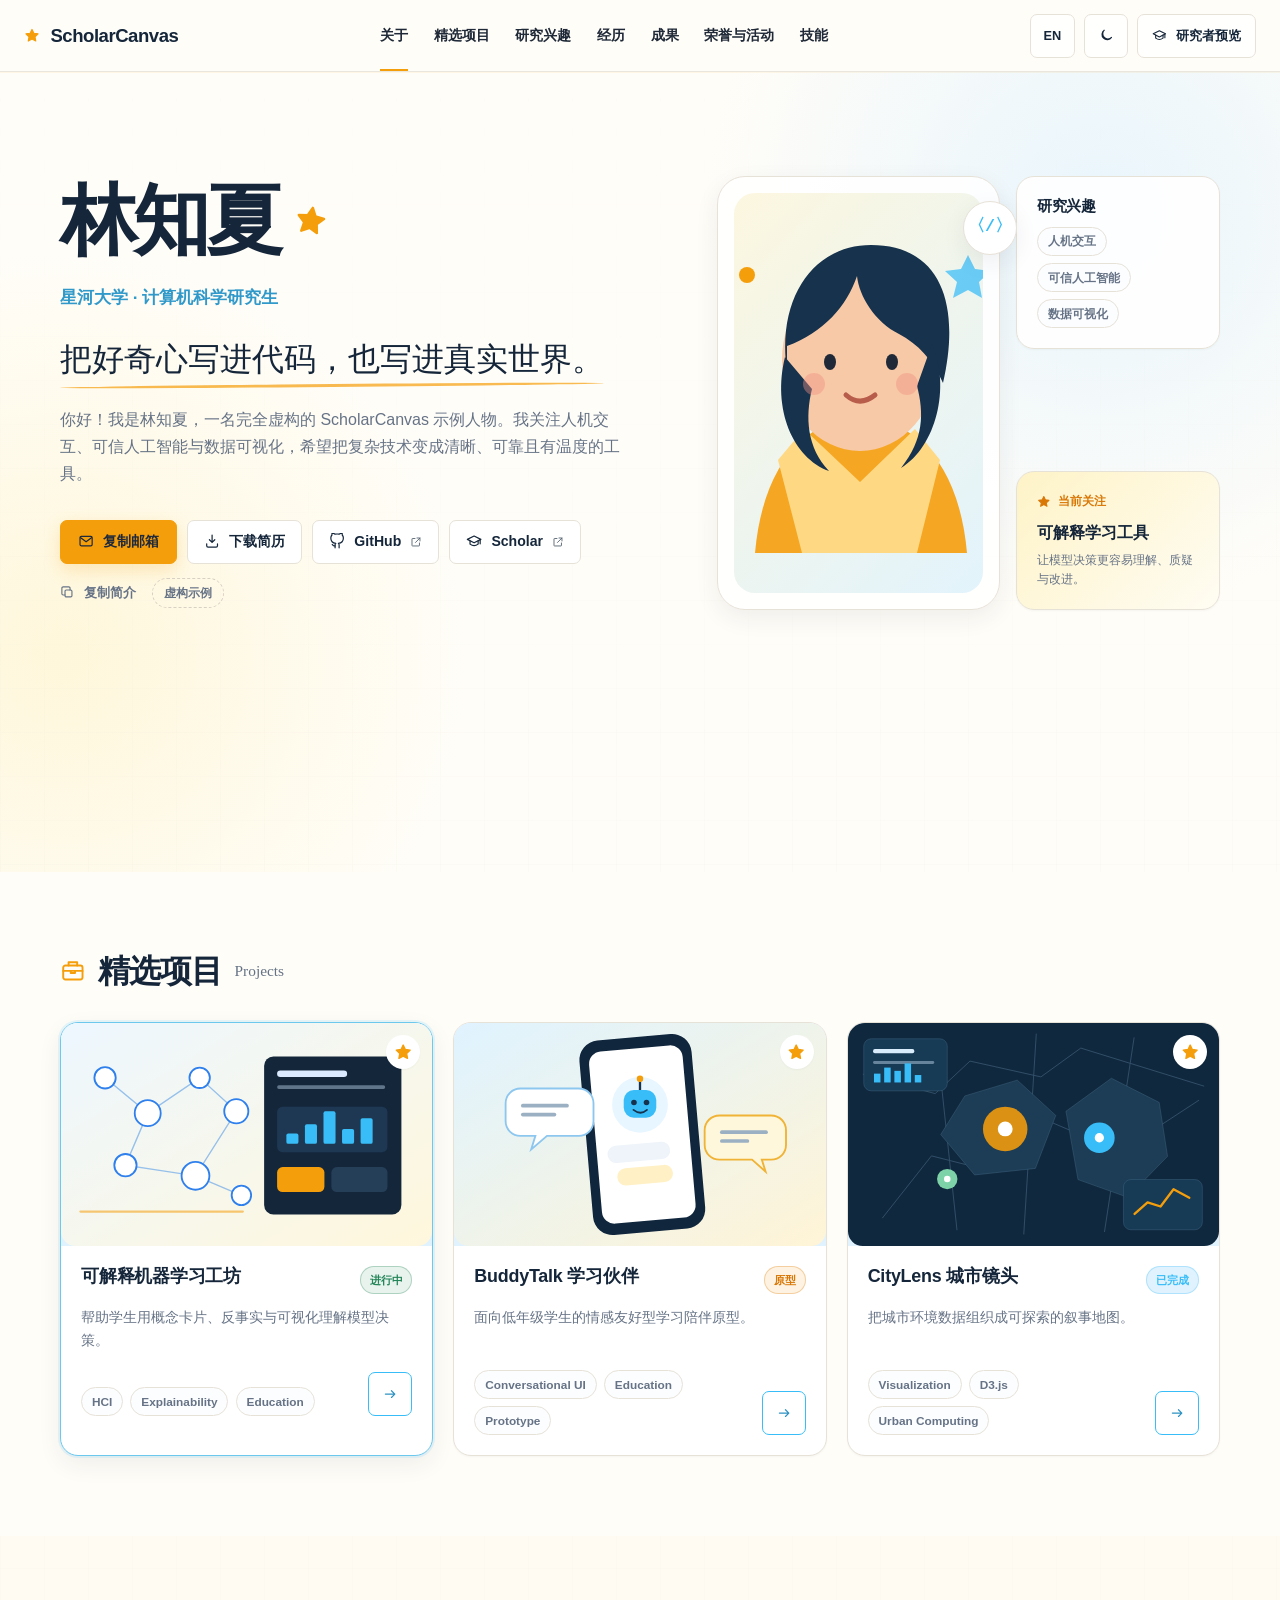
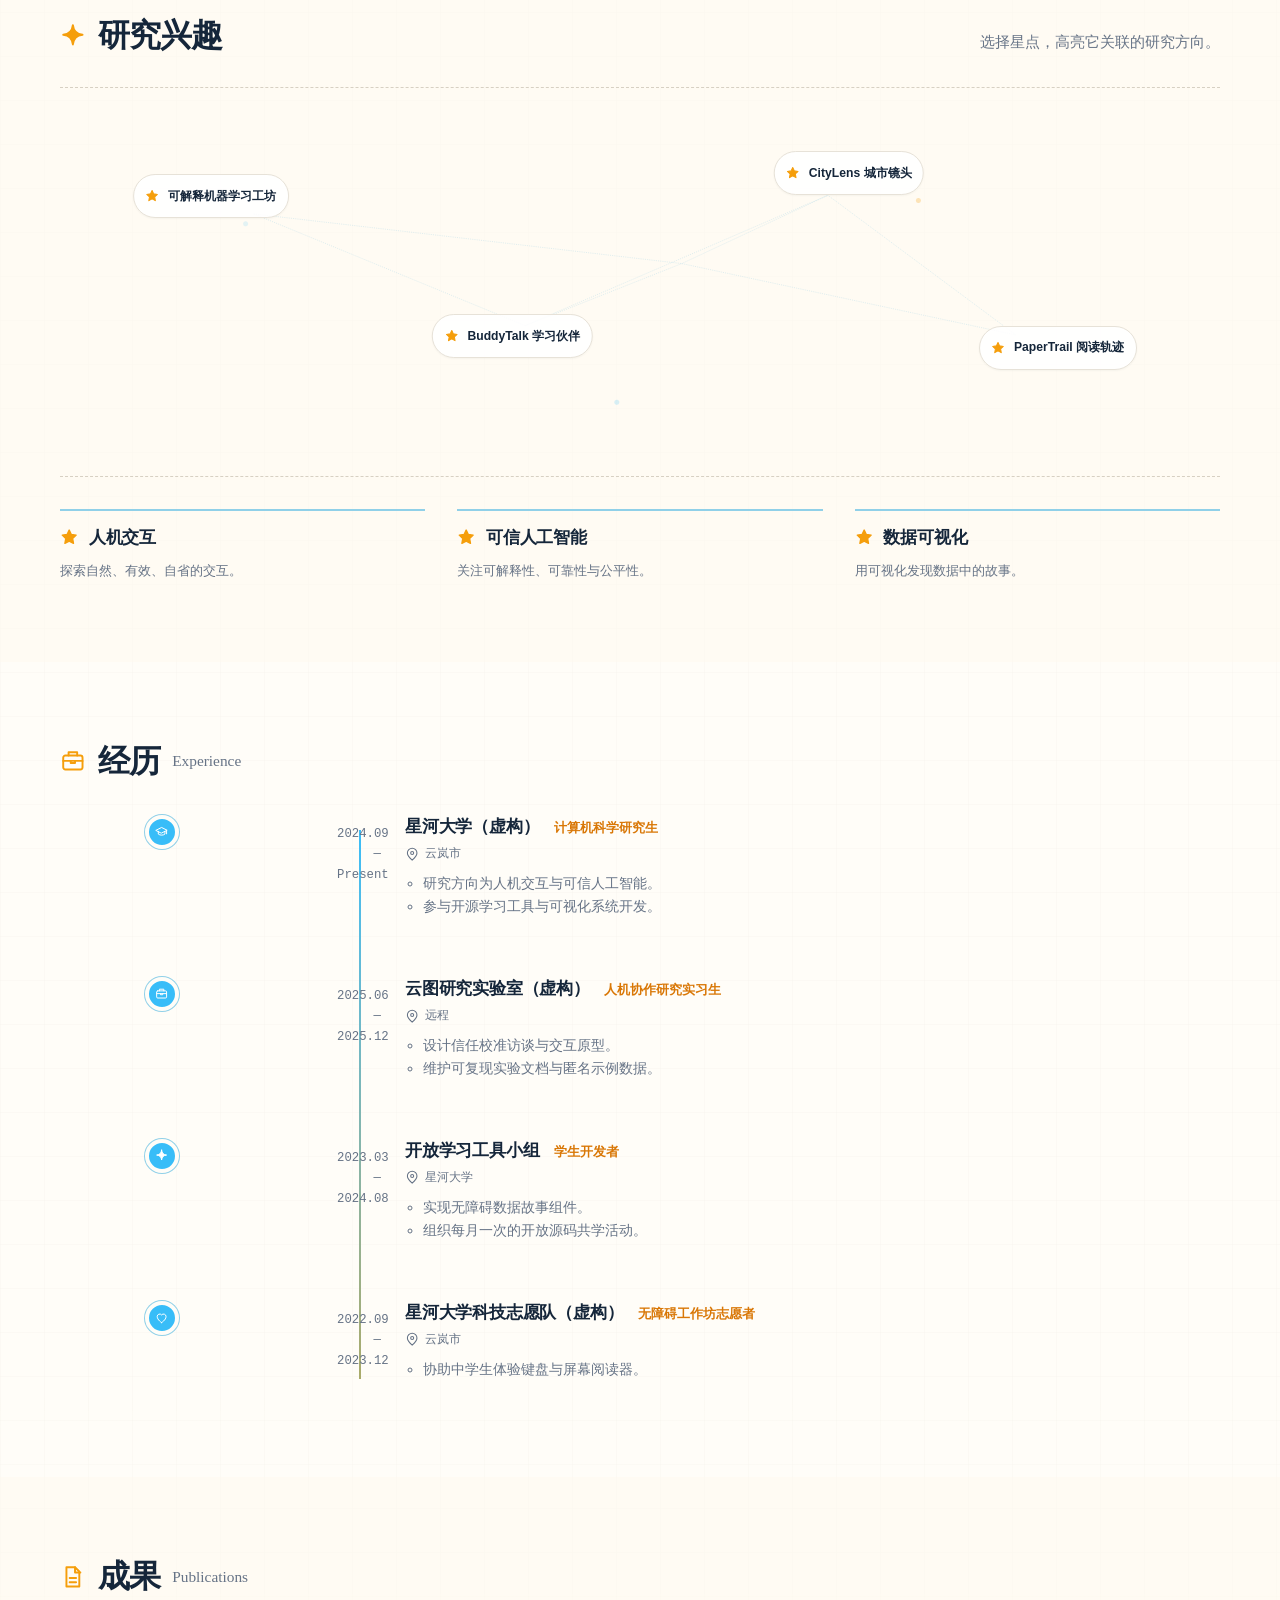
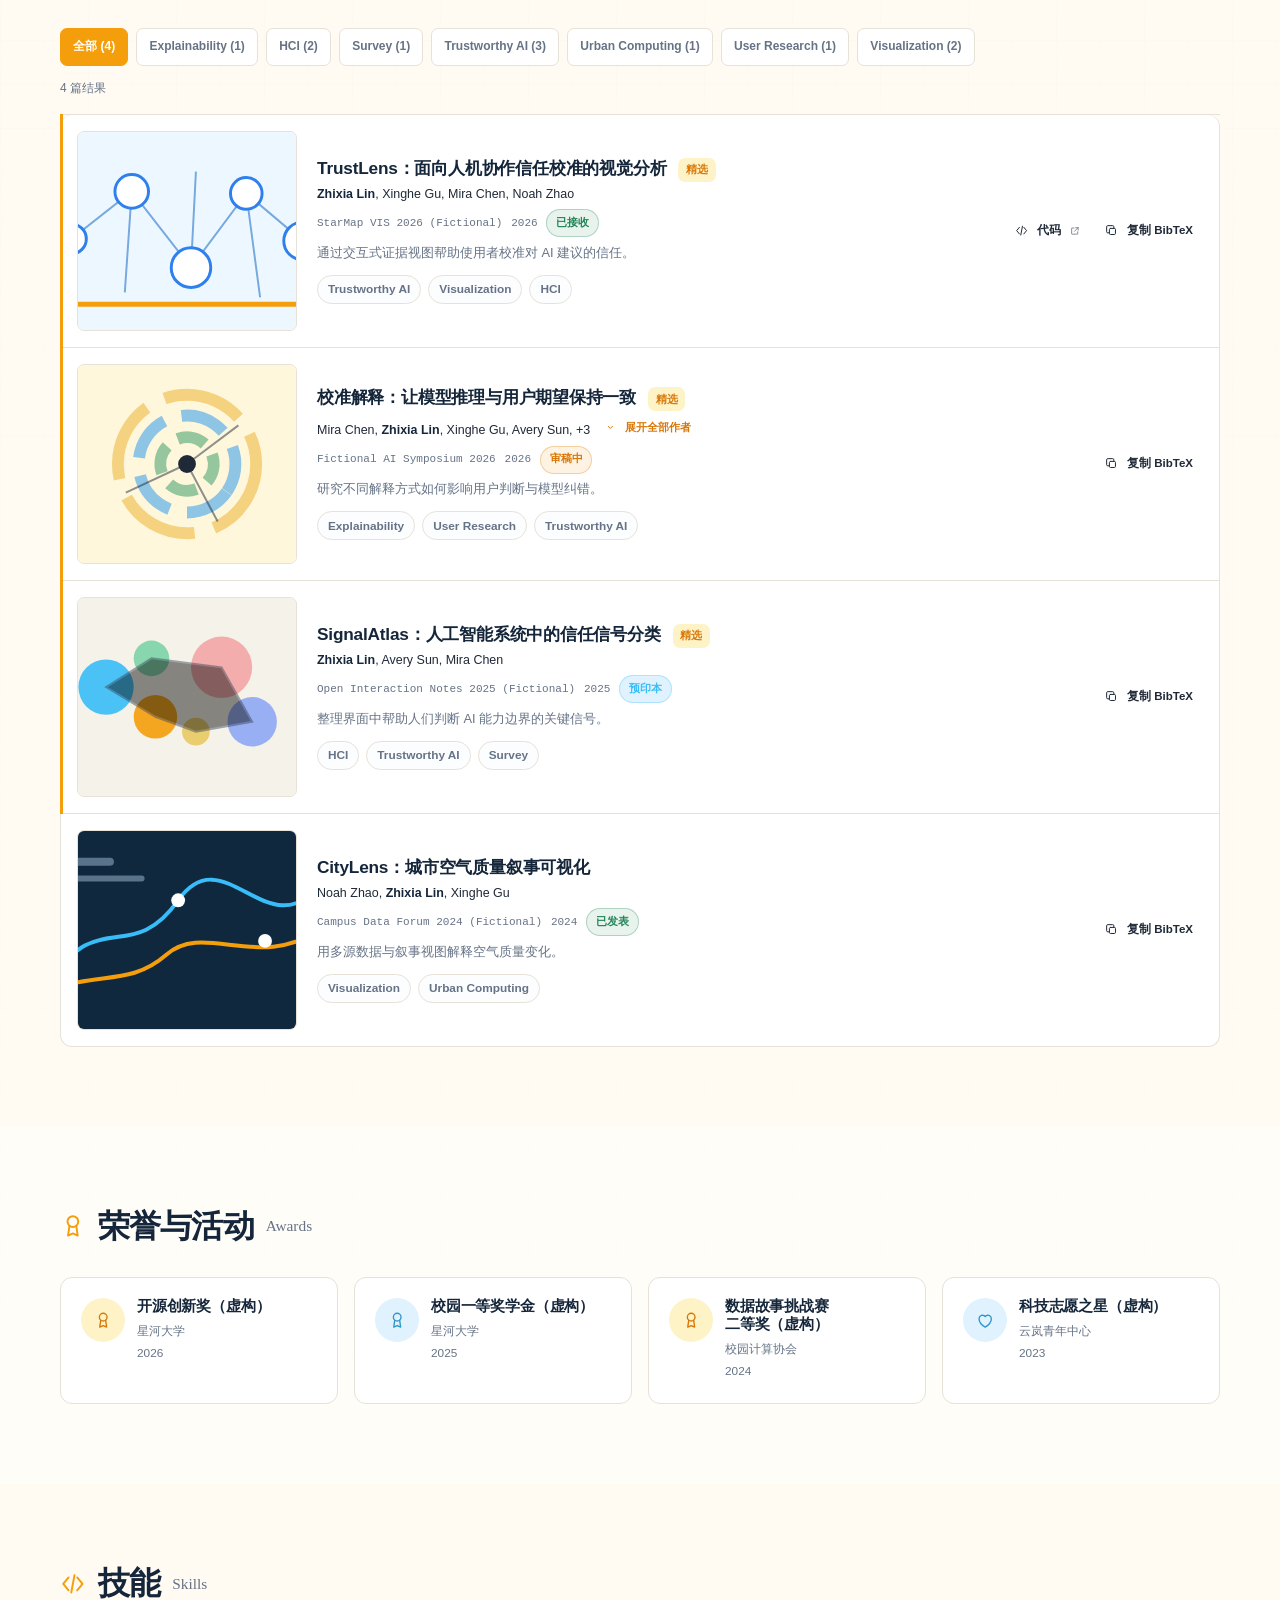
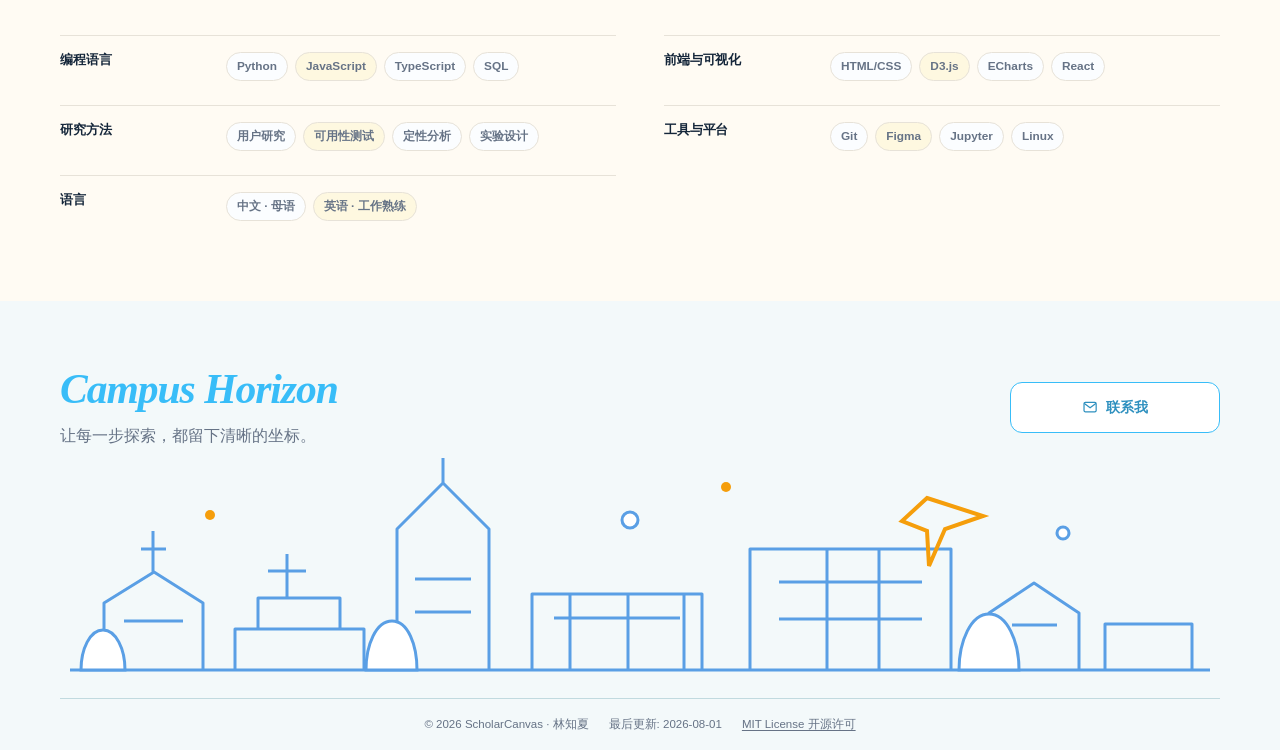
==== commit 932052de: "Fix preview asset base paths" ====
--- a/setup/preview/index.html
+++ b/setup/preview/index.html
@@ -5,15 +5,16 @@
     <meta name="viewport" content="width=device-width, initial-scale=1, viewport-fit=cover">
     <meta name="color-scheme" content="light dark">
     <meta name="robots" content="noindex, nofollow">
+    <base href="../../">
     <title>ScholarCanvas Setup Preview</title>
-    <link rel="stylesheet" href="../../styles/tokens.css">
-    <link rel="stylesheet" href="../../styles/base.css">
-    <link rel="stylesheet" href="../../styles/layout.css">
-    <link rel="stylesheet" href="../../styles/components.css">
-    <link rel="stylesheet" href="../../styles/student.css">
-    <link rel="stylesheet" href="../../styles/researcher.css">
-    <link rel="stylesheet" href="../../styles/dark.css">
-    <link rel="stylesheet" href="../../styles/responsive.css">
+    <link rel="stylesheet" href="styles/tokens.css">
+    <link rel="stylesheet" href="styles/base.css">
+    <link rel="stylesheet" href="styles/layout.css">
+    <link rel="stylesheet" href="styles/components.css">
+    <link rel="stylesheet" href="styles/student.css">
+    <link rel="stylesheet" href="styles/researcher.css">
+    <link rel="stylesheet" href="styles/dark.css">
+    <link rel="stylesheet" href="styles/responsive.css">
   </head>
   <body>
     <a class="skip-link" href="#main-content">跳到主要内容</a>
@@ -47,34 +48,34 @@
       <symbol id="icon-external" viewBox="0 0 24 24"><path d="M14 4h6v6m0-6-9 9"/><path d="M19 14v5a1 1 0 0 1-1 1H5a1 1 0 0 1-1-1V6a1 1 0 0 1 1-1h5"/></symbol>
     </svg>
 
-    <script defer src="../../data/site.js"></script>
-    <script defer src="../../data/profile.js"></script>
-    <script defer src="../../data/news.js"></script>
-    <script defer src="../../data/publications.js"></script>
-    <script defer src="../../data/projects.js"></script>
-    <script defer src="../../data/experience.js"></script>
-    <script defer src="../../data/awards.js"></script>
-    <script defer src="../../data/skills.js"></script>
-    <script defer src="../../data/teaching.js"></script>
-    <script defer src="../../data/service.js"></script>
-    <script defer src="../../setup/schema.js"></script>
-    <script defer src="../../setup/validators.js"></script>
-    <script defer src="../../src/i18n.js"></script>
-    <script defer src="../../src/theme.js"></script>
-    <script defer src="../../src/accessibility.js"></script>
-    <script defer src="../../src/interactions.js"></script>
-    <script defer src="../../src/renderer.js"></script>
-    <script defer src="../../src/components/hero.js"></script>
-    <script defer src="../../src/components/news.js"></script>
-    <script defer src="../../src/components/publications.js"></script>
-    <script defer src="../../src/components/projects.js"></script>
-    <script defer src="../../src/components/experience.js"></script>
-    <script defer src="../../src/components/awards.js"></script>
-    <script defer src="../../src/components/skills.js"></script>
-    <script defer src="../../src/components/teaching.js"></script>
-    <script defer src="../../src/components/service.js"></script>
-    <script defer src="../../src/components/footer.js"></script>
-    <script defer src="bootstrap.js"></script>
-    <script defer src="../../src/app.js"></script>
+    <script defer src="data/site.js"></script>
+    <script defer src="data/profile.js"></script>
+    <script defer src="data/news.js"></script>
+    <script defer src="data/publications.js"></script>
+    <script defer src="data/projects.js"></script>
+    <script defer src="data/experience.js"></script>
+    <script defer src="data/awards.js"></script>
+    <script defer src="data/skills.js"></script>
+    <script defer src="data/teaching.js"></script>
+    <script defer src="data/service.js"></script>
+    <script defer src="setup/schema.js"></script>
+    <script defer src="setup/validators.js"></script>
+    <script defer src="src/i18n.js"></script>
+    <script defer src="src/theme.js"></script>
+    <script defer src="src/accessibility.js"></script>
+    <script defer src="src/interactions.js"></script>
+    <script defer src="src/renderer.js"></script>
+    <script defer src="src/components/hero.js"></script>
+    <script defer src="src/components/news.js"></script>
+    <script defer src="src/components/publications.js"></script>
+    <script defer src="src/components/projects.js"></script>
+    <script defer src="src/components/experience.js"></script>
+    <script defer src="src/components/awards.js"></script>
+    <script defer src="src/components/skills.js"></script>
+    <script defer src="src/components/teaching.js"></script>
+    <script defer src="src/components/service.js"></script>
+    <script defer src="src/components/footer.js"></script>
+    <script defer src="setup/preview/bootstrap.js"></script>
+    <script defer src="src/app.js"></script>
   </body>
 </html>
